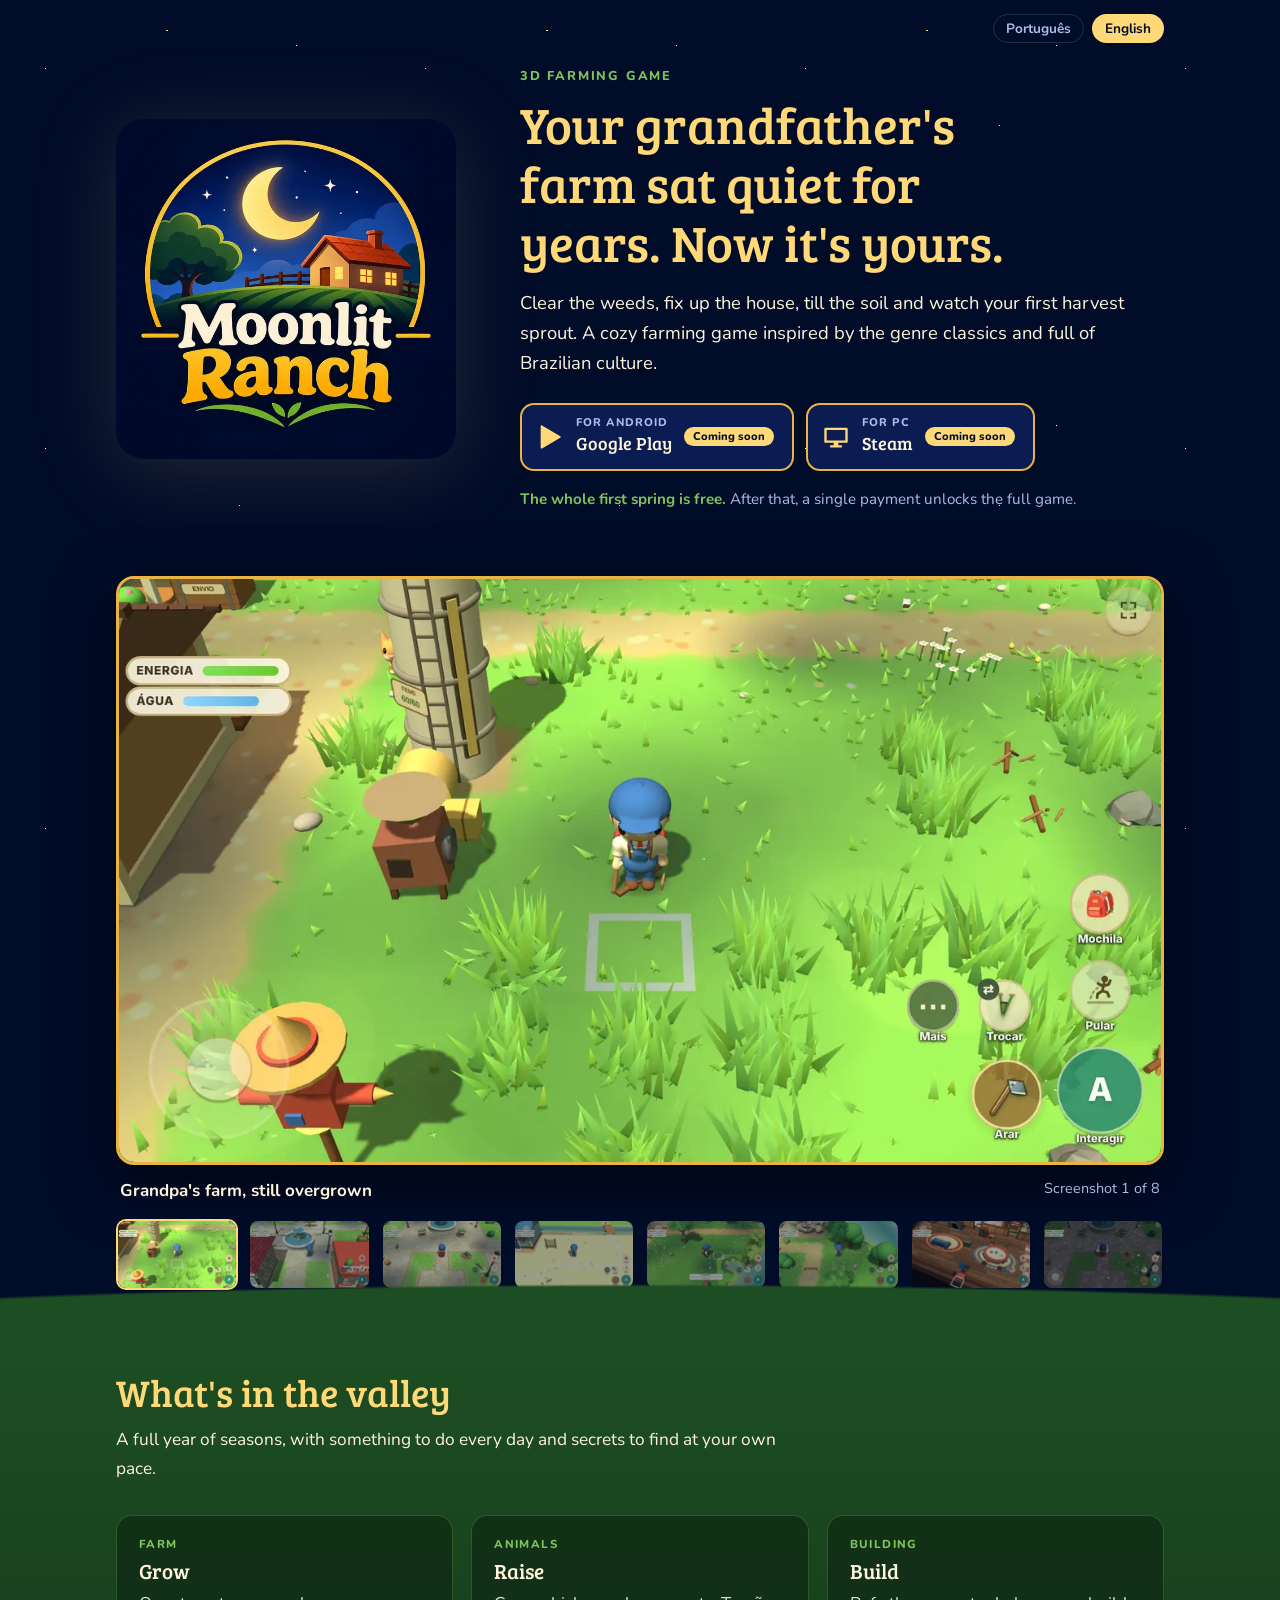
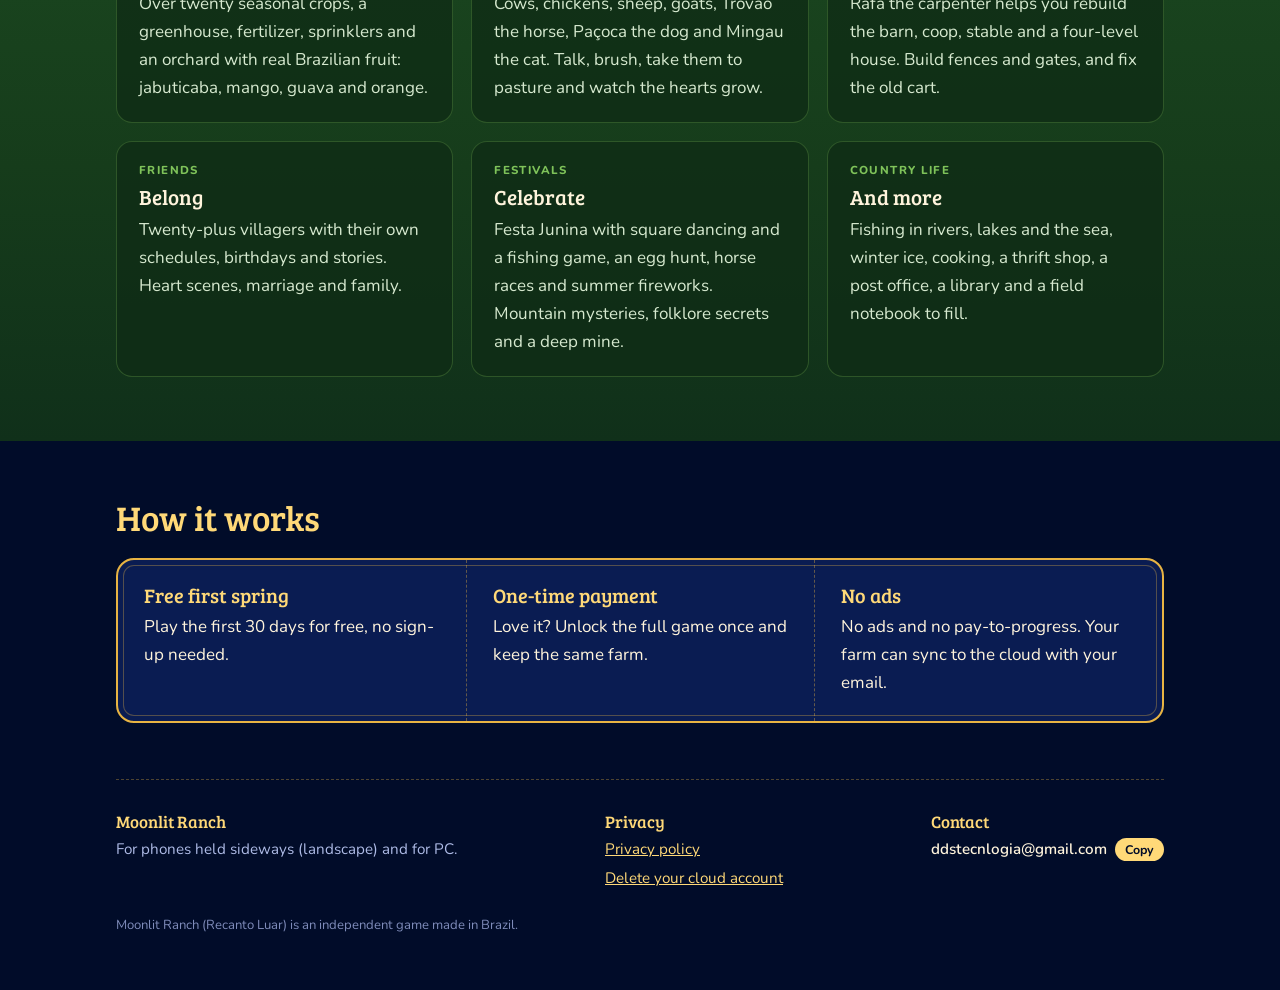
==== en.html @ 75a286f8 "Site do Recanto Luar (português e inglês) Co-Authored-By: Claude Opus 5.5 <noreply@anthropic.com> Cl" ====
<!doctype html>
<html lang="en">
<head>
<meta charset="utf-8">
<meta name="viewport" content="width=device-width, initial-scale=1, viewport-fit=cover">
<title>Moonlit Ranch</title>
<meta name="claude:viewport-fit-sides" content="cover">
<meta name="description" content="A cozy 3D farming game full of Brazilian culture. Restore grandpa&#x27;s farm, raise animals and make friends in the valley.">
<meta property="og:title" content="Moonlit Ranch">
<meta property="og:description" content="A cozy 3D farming game full of Brazilian culture. Restore grandpa&#x27;s farm, raise animals and make friends in the valley.">
<meta property="og:image" content="img/og-en.jpg">
<meta property="og:type" content="website">
<link rel="alternate" hreflang="pt-BR" href="index.html"><link rel="alternate" hreflang="en" href="en.html">
<link rel="icon" href="favicon.png">
<link rel="preconnect" href="https://fonts.googleapis.com"><link rel="preconnect" href="https://fonts.gstatic.com" crossorigin>
<link rel="stylesheet" href="https://fonts.googleapis.com/css2?family=Bree+Serif&family=Nunito:wght@400;600;700;800&display=swap">
<link rel="stylesheet" href="style.css">
</head>
<body>
<div class="wrap">
<nav class="top" aria-label="Idioma / Language"><a class="lang" href="index.html">Português</a><a class="lang" href="en.html" aria-current="page">English</a></nav>
<header class="hero">
  <img class="logo" src="img/logo-en.webp" alt="Moonlit Ranch" width="640" height="640">
  <div>
    <p class="kicker">3D farming game</p>
    <h1>Your grandfather&#x27;s farm sat quiet for years. Now it&#x27;s yours.</h1>
    <p class="lead">Clear the weeds, fix up the house, till the soil and watch your first harvest sprout. A cozy farming game inspired by the genre classics and full of Brazilian culture.</p>
    <div class="stores">
      <a class="store" aria-disabled="true" role="link"><svg viewBox="0 0 24 24" aria-hidden="true"><path d="M4 2.8v18.4c0 .6.7 1 1.2.7l15.6-9.2c.5-.3.5-1 0-1.3L5.2 2.1C4.7 1.8 4 2.2 4 2.8z"/></svg><span><small>For Android</small><b>Google Play</b></span><span class="soon">Coming soon</span></a>
      <a class="store" aria-disabled="true" role="link"><svg viewBox="0 0 24 24" aria-hidden="true"><path d="M3 4h18a1 1 0 0 1 1 1v11a1 1 0 0 1-1 1h-7v2h3v2H7v-2h3v-2H3a1 1 0 0 1-1-1V5a1 1 0 0 1 1-1zm1 2v9h16V6z"/></svg><span><small>For PC</small><b>Steam</b></span><span class="soon">Coming soon</span></a>
    </div>
    <p class="free"><b>The whole first spring is free.</b> After that, a single payment unlocks the full game.</p>
  </div>
</header>
<section class="gallery" aria-label="Screenshot">
  <figure class="shot"><img id="big" src="img/01-fazenda.webp" alt="Grandpa&#x27;s farm, still overgrown" width="1280" height="720"></figure>
  <p class="cap"><b id="capText">Grandpa&#x27;s farm, still overgrown</b><span id="capNum">Screenshot 1 of 8</span></p>
  <ul class="thumbs"><li><button type="button" data-i="0" aria-pressed="true" aria-label="Grandpa&#x27;s farm, still overgrown"><img src="img/01-fazenda-p.webp" alt="" width="480" height="270" loading="lazy"></button></li><li><button type="button" data-i="1" aria-pressed="false" aria-label="The village, with the bakery and the flower shop"><img src="img/02-vila-p.webp" alt="" width="480" height="270" loading="lazy"></button></li><li><button type="button" data-i="2" aria-pressed="false" aria-label="The square by the old church"><img src="img/03-praca-p.webp" alt="" width="480" height="270" loading="lazy"></button></li><li><button type="button" data-i="3" aria-pressed="false" aria-label="The beach, where Seu Joca lives"><img src="img/04-praia-p.webp" alt="" width="480" height="270" loading="lazy"></button></li><li><button type="button" data-i="4" aria-pressed="false" aria-label="The Southern Woods and its animals"><img src="img/05-bosque-p.webp" alt="" width="480" height="270" loading="lazy"></button></li><li><button type="button" data-i="5" aria-pressed="false" aria-label="The mountain trail up to the waterfall"><img src="img/06-cachoeira-p.webp" alt="" width="480" height="270" loading="lazy"></button></li><li><button type="button" data-i="6" aria-pressed="false" aria-label="Inside the house, with fireplace and TV"><img src="img/07-casa-p.webp" alt="" width="480" height="270" loading="lazy"></button></li><li><button type="button" data-i="7" aria-pressed="false" aria-label="The square at night, with fireflies"><img src="img/08-noite-p.webp" alt="" width="480" height="270" loading="lazy"></button></li></ul>
</section>
</div>
<section class="day"><div class="wrap">
  <h2>What&#x27;s in the valley</h2>
  <p class="intro">A full year of seasons, with something to do every day and secrets to find at your own pace.</p>
  <div class="feats"><article class="feat"><span class="tag">Farm</span><h3>Grow</h3><p>Over twenty seasonal crops, a greenhouse, fertilizer, sprinklers and an orchard with real Brazilian fruit: jabuticaba, mango, guava and orange.</p></article><article class="feat"><span class="tag">Animals</span><h3>Raise</h3><p>Cows, chickens, sheep, goats, Trovão the horse, Paçoca the dog and Mingau the cat. Talk, brush, take them to pasture and watch the hearts grow.</p></article><article class="feat"><span class="tag">Building</span><h3>Build</h3><p>Rafa the carpenter helps you rebuild the barn, coop, stable and a four-level house. Build fences and gates, and fix the old cart.</p></article><article class="feat"><span class="tag">Friends</span><h3>Belong</h3><p>Twenty-plus villagers with their own schedules, birthdays and stories. Heart scenes, marriage and family.</p></article><article class="feat"><span class="tag">Festivals</span><h3>Celebrate</h3><p>Festa Junina with square dancing and a fishing game, an egg hunt, horse races and summer fireworks. Mountain mysteries, folklore secrets and a deep mine.</p></article><article class="feat"><span class="tag">Country life</span><h3>And more</h3><p>Fishing in rivers, lakes and the sea, winter ice, cooking, a thrift shop, a post office, a library and a field notebook to fill.</p></article></div>
</div></section>
<div class="wrap">
<section class="deal"><h2>How it works</h2><div class="box"><div><h3>Free first spring</h3><p>Play the first 30 days for free, no sign-up needed.</p></div><div><h3>One-time payment</h3><p>Love it? Unlock the full game once and keep the same farm.</p></div><div><h3>No ads</h3><p>No ads and no pay-to-progress. Your farm can sync to the cloud with your email.</p></div></div></section>
<footer>
  <div class="cols">
    <div><h3>Moonlit Ranch</h3><p style="margin:0;max-width:26em">For phones held sideways (landscape) and for PC.</p></div>
    <div><h3>Privacy</h3><ul><li><a href="https://denikw24.github.io/recanto-luar-privacidade/">Privacy policy</a></li><li><a href="https://denikw24.github.io/recanto-luar-privacidade/apagar-conta.html">Delete your cloud account</a></li></ul></div>
    <div><h3>Contact</h3><p class="mail" style="margin:0"><code id="mail">ddstecnlogia@gmail.com</code><button type="button" id="copy">Copy</button></p></div>
  </div>
  <p class="fine">Moonlit Ranch (Recanto Luar) is an independent game made in Brazil.</p>
</footer>
</div>
<script>
(function(){
  var D={"shots": ["01-fazenda", "02-vila", "03-praca", "04-praia", "05-bosque", "06-cachoeira", "07-casa", "08-noite"], "caps": ["Grandpa's farm, still overgrown", "The village, with the bakery and the flower shop", "The square by the old church", "The beach, where Seu Joca lives", "The Southern Woods and its animals", "The mountain trail up to the waterfall", "Inside the house, with fireplace and TV", "The square at night, with fireflies"], "shot": "Screenshot", "of": "of", "copied": "Copied!", "copy": "Copy"};
  var big=document.getElementById("big"),ct=document.getElementById("capText"),cn=document.getElementById("capNum");
  var btns=[].slice.call(document.querySelectorAll(".thumbs button"));
  function show(i){
    big.src="img/"+D.shots[i]+".webp"; big.alt=D.caps[i]; ct.textContent=D.caps[i];
    cn.textContent=D.shot+" "+(i+1)+" "+D.of+" 8";
    btns.forEach(function(b,j){b.setAttribute("aria-pressed",j===i?"true":"false");});
  }
  btns.forEach(function(b,i){b.addEventListener("click",function(){show(i);});});
  var c=document.getElementById("copy");
  c.addEventListener("click",function(){
    var m=document.getElementById("mail").textContent;
    function ok(){c.textContent=D.copied;setTimeout(function(){c.textContent=D.copy;},1800);}
    function sel(){var r=document.createRange();r.selectNodeContents(document.getElementById("mail"));var s=getSelection();s.removeAllRanges();s.addRange(r);}
    try{navigator.clipboard.writeText(m).then(ok,sel);}catch(e){sel();}
  });
})();
</script>
</body>
</html>
---- style.css ----
/* Do céu de luar (topo) ao morro verde (fim): a página desce como a logo. */
:root{
  --night:#010c29; --night2:#0a1c52; --panel:#0d2260; --gold:#e8b443; --gold-soft:#ffd978;
  --cream:#fff4dc; --ink:#e8eeff; --muted:#aebbe6; --hill:#2f6b2a; --hill2:#3f8a34; --leaf:#7fc35a;
  --display:"Bree Serif",Georgia,serif; --body:"Nunito","Trebuchet MS",system-ui,sans-serif;
  color-scheme:dark;
}
*{box-sizing:border-box}
html{scroll-behavior:smooth}
body{margin:0;background:var(--night);color:var(--ink);font:400 17px/1.65 var(--body);
  background-image:radial-gradient(1.5px 1.5px at 12% 18%,#fff 50%,transparent 51%),radial-gradient(1px 1px at 78% 12%,#fff 50%,transparent 51%),radial-gradient(1.5px 1.5px at 44% 8%,#ffe9a8 50%,transparent 51%),radial-gradient(1px 1px at 90% 40%,#fff 50%,transparent 51%),radial-gradient(1px 1px at 22% 55%,#fff 50%,transparent 51%),radial-gradient(1px 1px at 63% 33%,#cfe0ff 50%,transparent 51%);
  background-size:380px 380px;background-attachment:fixed}
.wrap{max-width:1080px;margin:0 auto;padding-left:max(16px,env(safe-area-inset-left,0px));padding-right:max(16px,env(safe-area-inset-right,0px))}
a{color:var(--gold-soft)}
a:focus-visible,button:focus-visible{outline:3px solid var(--gold-soft);outline-offset:3px;border-radius:6px}
h1,h2,h3{font-family:var(--display);font-weight:400;color:var(--gold-soft);text-wrap:balance;line-height:1.15;margin:0}

/* topo */
.top{display:flex;justify-content:flex-end;gap:8px;padding-block:14px 0}
.lang{font:700 .85rem var(--body);color:var(--muted);text-decoration:none;padding:4px 12px;border:1px solid #ffffff22;border-radius:999px}
.lang[aria-current]{color:var(--night);background:var(--gold-soft);border-color:transparent}

.hero{display:grid;grid-template-columns:minmax(0,340px) minmax(0,1fr);gap:clamp(24px,5vw,64px);align-items:center;padding-block:24px 56px}
.hero img.logo{width:100%;height:auto;border-radius:28px;filter:drop-shadow(0 10px 40px #ffd97822)}
.kicker{font:800 .8rem var(--body);letter-spacing:.14em;text-transform:uppercase;color:var(--leaf);margin:0 0 10px}
.hero h1{font-size:clamp(2rem,4.6vw,3.2rem)}
.hero p.lead{font-size:1.15rem;color:var(--cream);max-width:34em;margin:16px 0 24px}
.stores{display:flex;flex-wrap:wrap;gap:12px}
.store{display:flex;align-items:center;gap:12px;min-width:200px;padding:10px 18px 10px 14px;border-radius:14px;background:var(--night2);border:2px solid var(--gold);color:var(--ink);text-decoration:none}
.store svg{width:28px;height:28px;flex:none;fill:var(--gold-soft)}
.store small{display:block;font:800 .7rem var(--body);letter-spacing:.1em;text-transform:uppercase;color:var(--muted)}
.store b{font:400 1.15rem var(--display);color:var(--cream)}
.store[aria-disabled]{cursor:default}
.store .soon{margin-left:auto;font:800 .7rem var(--body);color:var(--night);background:var(--gold-soft);border-radius:999px;padding:2px 9px;white-space:nowrap}
.free{margin:16px 0 0;color:var(--muted);font-size:.95rem}
.free b{color:var(--leaf)}

/* galeria */
.gallery{padding-block:8px 64px}
.shot{margin:0;border-radius:18px;overflow:hidden;border:3px solid var(--gold);box-shadow:0 18px 60px #0009;background:#000;aspect-ratio:16/9;max-width:100%}
.shot img{display:block;width:100%;height:100%;object-fit:cover}
.cap{display:flex;justify-content:space-between;gap:12px;flex-wrap:wrap;margin:12px 4px 14px;color:var(--cream)}
.cap span{color:var(--muted);font-size:.9rem;font-variant-numeric:tabular-nums}
.thumbs{display:grid;grid-template-columns:repeat(8,minmax(0,1fr));gap:10px;margin:0;padding:0;list-style:none}
.thumbs button{all:unset;cursor:pointer;display:block;border-radius:10px;overflow:hidden;border:2px solid transparent;aspect-ratio:16/9;opacity:.6;transition:opacity .2s,border-color .2s}
.thumbs button:hover{opacity:.9}
.thumbs button[aria-pressed=true]{border-color:var(--gold-soft);opacity:1}
.thumbs img{display:block;width:100%;height:100%;object-fit:cover}

/* o que tem no jogo: a parte "de dia", sobre o morro */
.day{position:relative;background:linear-gradient(#1d4d22,#163c1b 60%,#10301a);padding-block:0 64px}
.day::before{content:"";position:absolute;left:0;right:0;top:-70px;height:72px;background:radial-gradient(120% 140px at 50% 140px,#1d4d22 98%,transparent 100%)}
.day h2{font-size:clamp(1.7rem,3.4vw,2.4rem);padding-top:16px}
.intro{max-width:40em;color:var(--cream);margin:12px 0 32px;font-size:1.08rem}
.feats{display:grid;grid-template-columns:repeat(3,minmax(0,1fr));gap:18px}
.feat{background:#0f2c16cc;border:1px solid #7fc35a44;border-radius:16px;padding:20px 22px;min-width:0}
.feat h3{font-size:1.3rem;color:var(--cream);margin-bottom:6px}
.feat p{margin:0;color:#d6e9cf}
.feat .tag{display:block;font:800 .72rem var(--body);letter-spacing:.12em;text-transform:uppercase;color:var(--leaf);margin-bottom:8px}

/* como funciona */
.deal{padding-block:56px}
.deal .box{display:grid;grid-template-columns:repeat(3,minmax(0,1fr));gap:0;border:2px solid var(--gold);border-radius:18px;background:var(--night2);overflow:hidden;box-shadow:inset 0 0 0 5px var(--night2),inset 0 0 0 6px #e8b44355}
.deal .box>div{padding:24px 26px;min-width:0}
.deal .box>div+div{border-left:1px dashed #e8b44366}
.deal h3{font-size:1.25rem;margin-bottom:6px}
.deal p{margin:0;color:var(--cream)}
.deal h2{font-size:clamp(1.6rem,3vw,2.2rem);margin-bottom:20px}

footer{border-top:1px dashed #e8b44355;padding-block:32px 40px;color:var(--muted);font-size:.95rem}
footer .cols{display:flex;flex-wrap:wrap;gap:24px 48px;justify-content:space-between}
footer h3{font-size:1.05rem;color:var(--gold-soft);margin-bottom:6px}
footer ul{list-style:none;margin:0;padding:0;display:grid;gap:4px}
.mail{display:inline-flex;align-items:center;gap:8px;flex-wrap:wrap}
.mail code{font:600 .95rem var(--body);color:var(--cream);user-select:all}
.mail button{font:700 .78rem var(--body);color:var(--night);background:var(--gold-soft);border:0;border-radius:999px;padding:3px 10px;cursor:pointer}
footer .fine{margin-top:24px;font-size:.82rem;color:#7f8cba}

@media (max-width:820px){
  .hero{grid-template-columns:1fr;text-align:center;padding-top:8px}
  .hero img.logo{max-width:240px;margin:0 auto}
  .hero p.lead{margin-inline:auto}
  .stores{justify-content:center}
  .feats{grid-template-columns:repeat(2,minmax(0,1fr))}
  .thumbs{grid-template-columns:repeat(4,minmax(0,1fr))}
  .deal .box{grid-template-columns:1fr}
  .deal .box>div+div{border-left:0;border-top:1px dashed #e8b44366}
}
@media (max-width:520px){.feats{grid-template-columns:1fr}.store{width:100%}}
@media (prefers-reduced-motion:reduce){html{scroll-behavior:auto}.thumbs button{transition:none}}
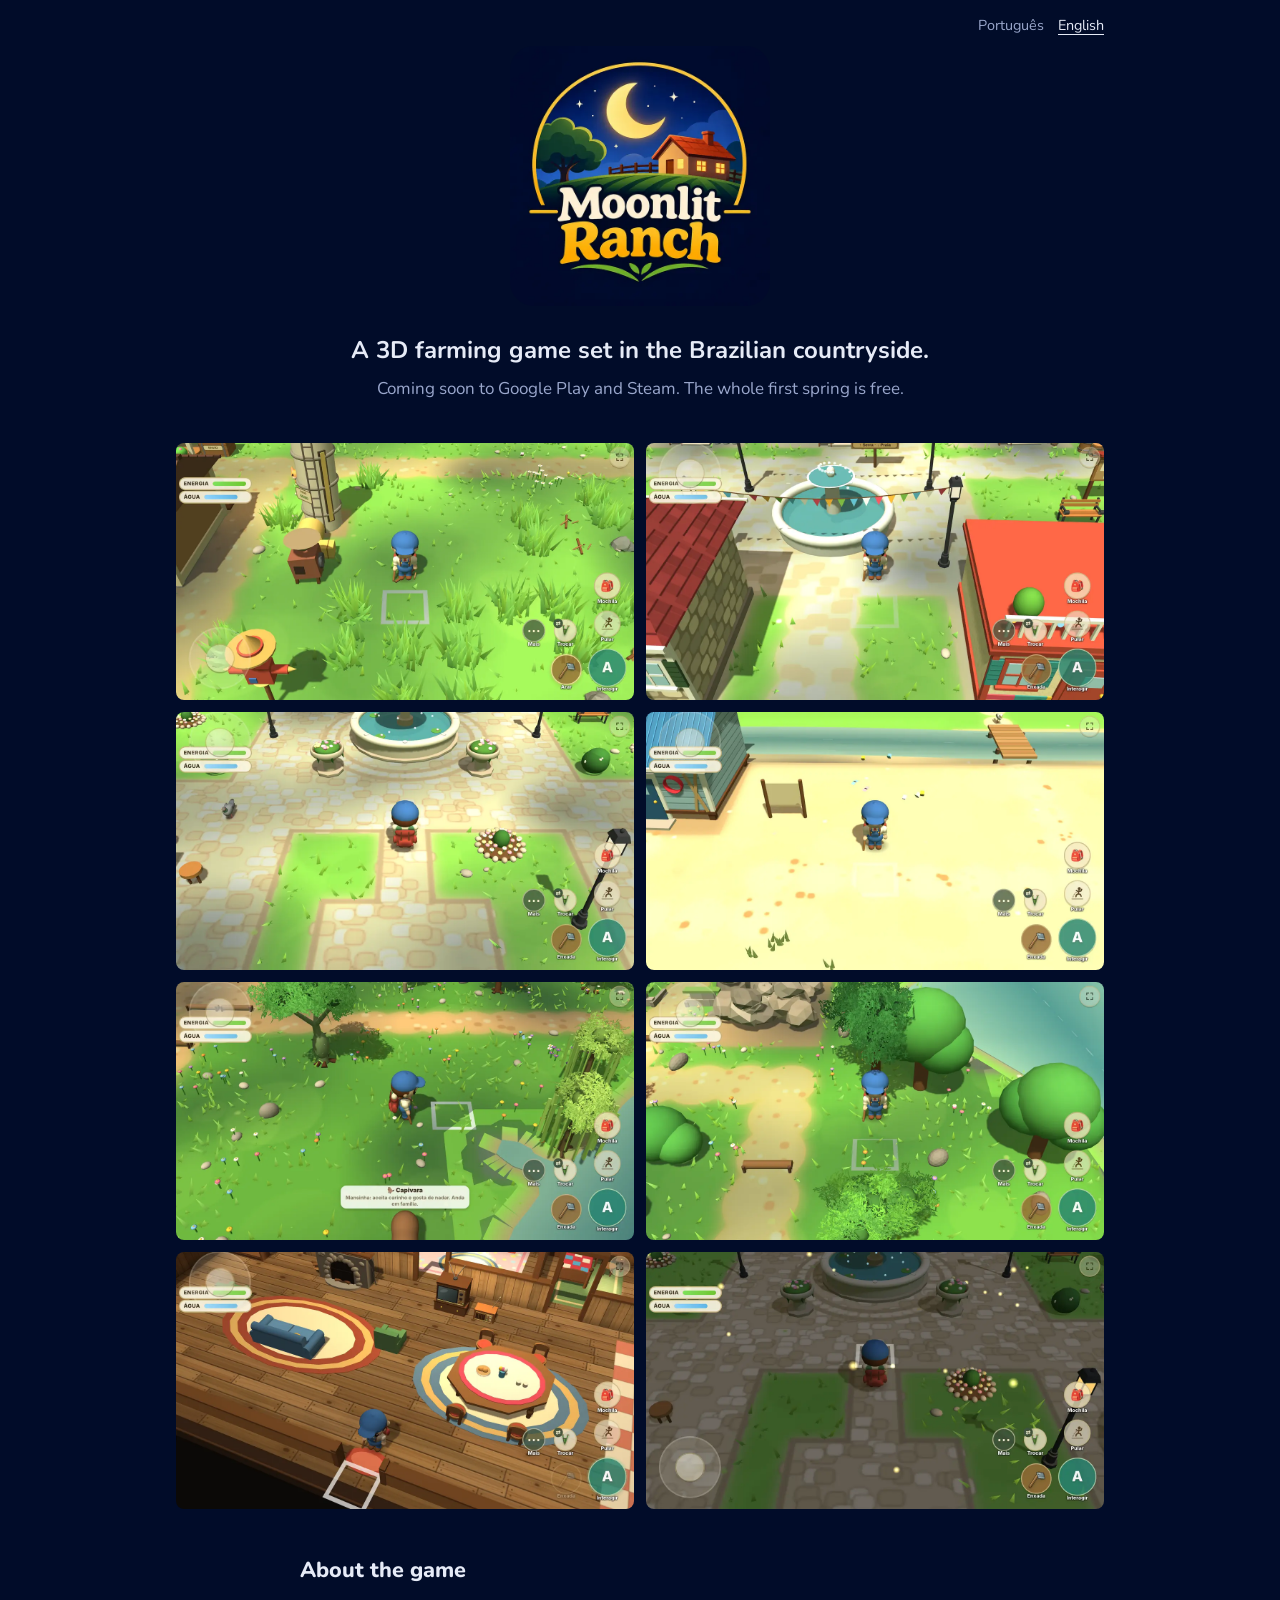
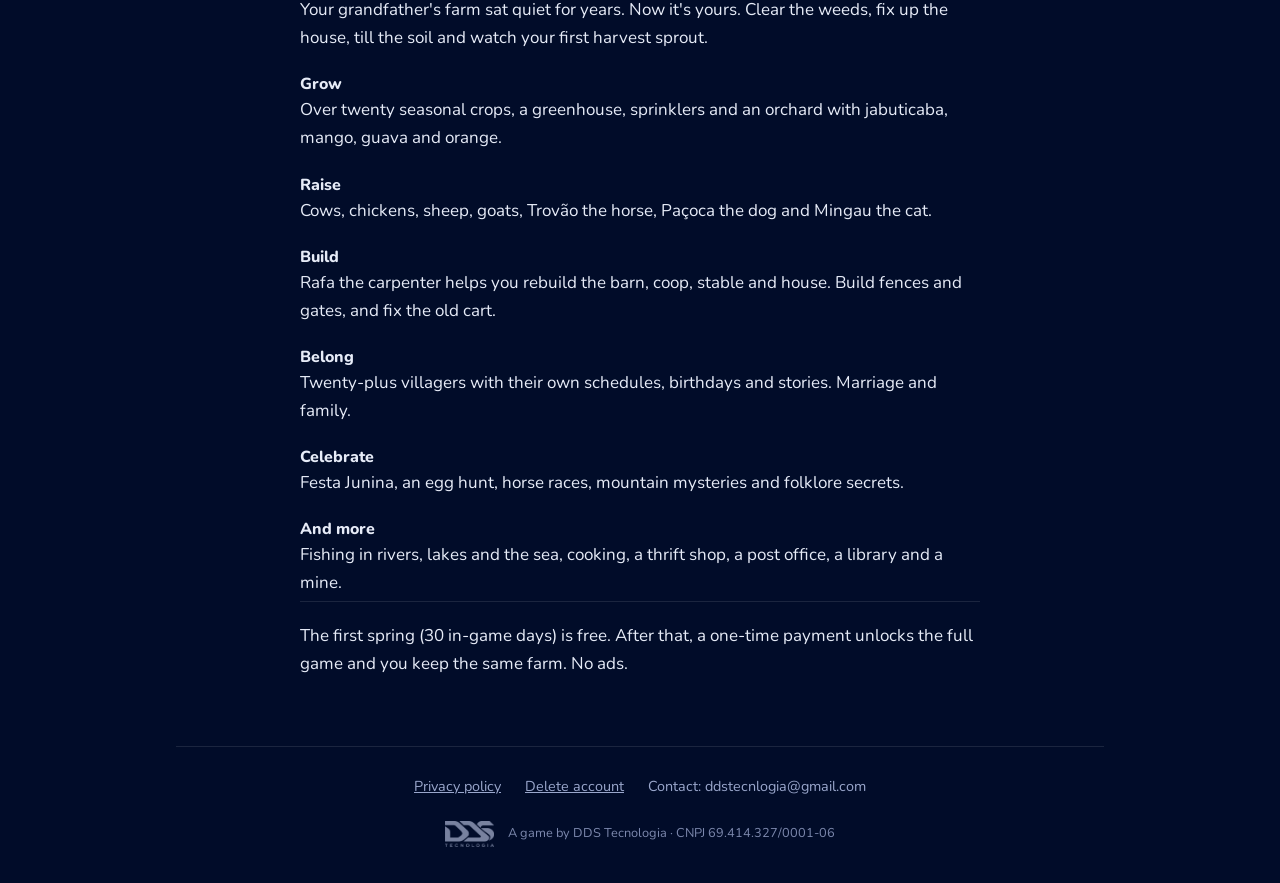
==== commit 13cf8ed4: "Site mais simples e logo da DDS Tecnologia no rodapé Co-Authored-By: Claude Opus 5.5 <noreply@anthro" ====
--- a/en.html
+++ b/en.html
@@ -5,74 +5,34 @@
 <meta name="viewport" content="width=device-width, initial-scale=1, viewport-fit=cover">
 <title>Moonlit Ranch</title>
 <meta name="claude:viewport-fit-sides" content="cover">
-<meta name="description" content="A cozy 3D farming game full of Brazilian culture. Restore grandpa&#x27;s farm, raise animals and make friends in the valley.">
+<meta name="description" content="A 3D farming game full of Brazilian culture. Restore grandpa&#x27;s farm, raise animals and make friends in the valley.">
 <meta property="og:title" content="Moonlit Ranch">
-<meta property="og:description" content="A cozy 3D farming game full of Brazilian culture. Restore grandpa&#x27;s farm, raise animals and make friends in the valley.">
-<meta property="og:image" content="img/og-en.jpg">
-<meta property="og:type" content="website">
+<meta property="og:description" content="A 3D farming game full of Brazilian culture. Restore grandpa&#x27;s farm, raise animals and make friends in the valley.">
+<meta property="og:image" content="https://denikw24.github.io/img/og-en.jpg">
 <link rel="alternate" hreflang="pt-BR" href="index.html"><link rel="alternate" hreflang="en" href="en.html">
 <link rel="icon" href="favicon.png">
-<link rel="preconnect" href="https://fonts.googleapis.com"><link rel="preconnect" href="https://fonts.gstatic.com" crossorigin>
-<link rel="stylesheet" href="https://fonts.googleapis.com/css2?family=Bree+Serif&family=Nunito:wght@400;600;700;800&display=swap">
+<link rel="stylesheet" href="https://fonts.googleapis.com/css2?family=Nunito:wght@400;700;800&display=swap">
 <link rel="stylesheet" href="style.css">
 </head>
 <body>
 <div class="wrap">
-<nav class="top" aria-label="Idioma / Language"><a class="lang" href="index.html">Português</a><a class="lang" href="en.html" aria-current="page">English</a></nav>
-<header class="hero">
-  <img class="logo" src="img/logo-en.webp" alt="Moonlit Ranch" width="640" height="640">
-  <div>
-    <p class="kicker">3D farming game</p>
-    <h1>Your grandfather&#x27;s farm sat quiet for years. Now it&#x27;s yours.</h1>
-    <p class="lead">Clear the weeds, fix up the house, till the soil and watch your first harvest sprout. A cozy farming game inspired by the genre classics and full of Brazilian culture.</p>
-    <div class="stores">
-      <a class="store" aria-disabled="true" role="link"><svg viewBox="0 0 24 24" aria-hidden="true"><path d="M4 2.8v18.4c0 .6.7 1 1.2.7l15.6-9.2c.5-.3.5-1 0-1.3L5.2 2.1C4.7 1.8 4 2.2 4 2.8z"/></svg><span><small>For Android</small><b>Google Play</b></span><span class="soon">Coming soon</span></a>
-      <a class="store" aria-disabled="true" role="link"><svg viewBox="0 0 24 24" aria-hidden="true"><path d="M3 4h18a1 1 0 0 1 1 1v11a1 1 0 0 1-1 1h-7v2h3v2H7v-2h3v-2H3a1 1 0 0 1-1-1V5a1 1 0 0 1 1-1zm1 2v9h16V6z"/></svg><span><small>For PC</small><b>Steam</b></span><span class="soon">Coming soon</span></a>
-    </div>
-    <p class="free"><b>The whole first spring is free.</b> After that, a single payment unlocks the full game.</p>
-  </div>
+<nav class="top"><a href="index.html">Português</a><a href="en.html" aria-current="page">English</a></nav>
+<header class="intro">
+<img src="img/logo-en.webp" alt="Moonlit Ranch" width="640" height="640">
+<h1>A 3D farming game set in the Brazilian countryside.</h1>
+<p>Coming soon to Google Play and Steam. The whole first spring is free.</p>
 </header>
-<section class="gallery" aria-label="Screenshot">
-  <figure class="shot"><img id="big" src="img/01-fazenda.webp" alt="Grandpa&#x27;s farm, still overgrown" width="1280" height="720"></figure>
-  <p class="cap"><b id="capText">Grandpa&#x27;s farm, still overgrown</b><span id="capNum">Screenshot 1 of 8</span></p>
-  <ul class="thumbs"><li><button type="button" data-i="0" aria-pressed="true" aria-label="Grandpa&#x27;s farm, still overgrown"><img src="img/01-fazenda-p.webp" alt="" width="480" height="270" loading="lazy"></button></li><li><button type="button" data-i="1" aria-pressed="false" aria-label="The village, with the bakery and the flower shop"><img src="img/02-vila-p.webp" alt="" width="480" height="270" loading="lazy"></button></li><li><button type="button" data-i="2" aria-pressed="false" aria-label="The square by the old church"><img src="img/03-praca-p.webp" alt="" width="480" height="270" loading="lazy"></button></li><li><button type="button" data-i="3" aria-pressed="false" aria-label="The beach, where Seu Joca lives"><img src="img/04-praia-p.webp" alt="" width="480" height="270" loading="lazy"></button></li><li><button type="button" data-i="4" aria-pressed="false" aria-label="The Southern Woods and its animals"><img src="img/05-bosque-p.webp" alt="" width="480" height="270" loading="lazy"></button></li><li><button type="button" data-i="5" aria-pressed="false" aria-label="The mountain trail up to the waterfall"><img src="img/06-cachoeira-p.webp" alt="" width="480" height="270" loading="lazy"></button></li><li><button type="button" data-i="6" aria-pressed="false" aria-label="Inside the house, with fireplace and TV"><img src="img/07-casa-p.webp" alt="" width="480" height="270" loading="lazy"></button></li><li><button type="button" data-i="7" aria-pressed="false" aria-label="The square at night, with fireflies"><img src="img/08-noite-p.webp" alt="" width="480" height="270" loading="lazy"></button></li></ul>
+<ul class="shots"><li><a href="img/01-fazenda.webp"><img src="img/01-fazenda.webp" alt="Grandpa&#x27;s farm" width="1280" height="720" loading="lazy"></a></li><li><a href="img/02-vila.webp"><img src="img/02-vila.webp" alt="The village" width="1280" height="720" loading="lazy"></a></li><li><a href="img/03-praca.webp"><img src="img/03-praca.webp" alt="The church square" width="1280" height="720" loading="lazy"></a></li><li><a href="img/04-praia.webp"><img src="img/04-praia.webp" alt="The beach" width="1280" height="720" loading="lazy"></a></li><li><a href="img/05-bosque.webp"><img src="img/05-bosque.webp" alt="The Southern Woods" width="1280" height="720" loading="lazy"></a></li><li><a href="img/06-cachoeira.webp"><img src="img/06-cachoeira.webp" alt="The waterfall trail" width="1280" height="720" loading="lazy"></a></li><li><a href="img/07-casa.webp"><img src="img/07-casa.webp" alt="Inside the house" width="1280" height="720" loading="lazy"></a></li><li><a href="img/08-noite.webp"><img src="img/08-noite.webp" alt="The square at night" width="1280" height="720" loading="lazy"></a></li></ul>
+<section class="about">
+<h2>About the game</h2>
+<p>Your grandfather&#x27;s farm sat quiet for years. Now it&#x27;s yours. Clear the weeds, fix up the house, till the soil and watch your first harvest sprout.</p>
+<h3>Grow</h3><p>Over twenty seasonal crops, a greenhouse, sprinklers and an orchard with jabuticaba, mango, guava and orange.</p><h3>Raise</h3><p>Cows, chickens, sheep, goats, Trovão the horse, Paçoca the dog and Mingau the cat.</p><h3>Build</h3><p>Rafa the carpenter helps you rebuild the barn, coop, stable and house. Build fences and gates, and fix the old cart.</p><h3>Belong</h3><p>Twenty-plus villagers with their own schedules, birthdays and stories. Marriage and family.</p><h3>Celebrate</h3><p>Festa Junina, an egg hunt, horse races, mountain mysteries and folklore secrets.</p><h3>And more</h3><p>Fishing in rivers, lakes and the sea, cooking, a thrift shop, a post office, a library and a mine.</p>
+<p class="price">The first spring (30 in-game days) is free. After that, a one-time payment unlocks the full game and you keep the same farm. No ads.</p>
 </section>
-</div>
-<section class="day"><div class="wrap">
-  <h2>What&#x27;s in the valley</h2>
-  <p class="intro">A full year of seasons, with something to do every day and secrets to find at your own pace.</p>
-  <div class="feats"><article class="feat"><span class="tag">Farm</span><h3>Grow</h3><p>Over twenty seasonal crops, a greenhouse, fertilizer, sprinklers and an orchard with real Brazilian fruit: jabuticaba, mango, guava and orange.</p></article><article class="feat"><span class="tag">Animals</span><h3>Raise</h3><p>Cows, chickens, sheep, goats, Trovão the horse, Paçoca the dog and Mingau the cat. Talk, brush, take them to pasture and watch the hearts grow.</p></article><article class="feat"><span class="tag">Building</span><h3>Build</h3><p>Rafa the carpenter helps you rebuild the barn, coop, stable and a four-level house. Build fences and gates, and fix the old cart.</p></article><article class="feat"><span class="tag">Friends</span><h3>Belong</h3><p>Twenty-plus villagers with their own schedules, birthdays and stories. Heart scenes, marriage and family.</p></article><article class="feat"><span class="tag">Festivals</span><h3>Celebrate</h3><p>Festa Junina with square dancing and a fishing game, an egg hunt, horse races and summer fireworks. Mountain mysteries, folklore secrets and a deep mine.</p></article><article class="feat"><span class="tag">Country life</span><h3>And more</h3><p>Fishing in rivers, lakes and the sea, winter ice, cooking, a thrift shop, a post office, a library and a field notebook to fill.</p></article></div>
-</div></section>
-<div class="wrap">
-<section class="deal"><h2>How it works</h2><div class="box"><div><h3>Free first spring</h3><p>Play the first 30 days for free, no sign-up needed.</p></div><div><h3>One-time payment</h3><p>Love it? Unlock the full game once and keep the same farm.</p></div><div><h3>No ads</h3><p>No ads and no pay-to-progress. Your farm can sync to the cloud with your email.</p></div></div></section>
 <footer>
-  <div class="cols">
-    <div><h3>Moonlit Ranch</h3><p style="margin:0;max-width:26em">For phones held sideways (landscape) and for PC.</p></div>
-    <div><h3>Privacy</h3><ul><li><a href="https://denikw24.github.io/recanto-luar-privacidade/">Privacy policy</a></li><li><a href="https://denikw24.github.io/recanto-luar-privacidade/apagar-conta.html">Delete your cloud account</a></li></ul></div>
-    <div><h3>Contact</h3><p class="mail" style="margin:0"><code id="mail">ddstecnlogia@gmail.com</code><button type="button" id="copy">Copy</button></p></div>
-  </div>
-  <p class="fine">Moonlit Ranch (Recanto Luar) is an independent game made in Brazil.</p>
+<div class="links"><a href="https://denikw24.github.io/recanto-luar-privacidade/">Privacy policy</a><a href="https://denikw24.github.io/recanto-luar-privacidade/apagar-conta.html">Delete account</a><span>Contact: ddstecnlogia@gmail.com</span></div>
+<div class="co"><img src="img/dds-claro.webp" alt="DDS Tecnologia" width="223" height="120"><span>A game by DDS Tecnologia · CNPJ 69.414.327/0001-06</span></div>
 </footer>
 </div>
-<script>
-(function(){
-  var D={"shots": ["01-fazenda", "02-vila", "03-praca", "04-praia", "05-bosque", "06-cachoeira", "07-casa", "08-noite"], "caps": ["Grandpa's farm, still overgrown", "The village, with the bakery and the flower shop", "The square by the old church", "The beach, where Seu Joca lives", "The Southern Woods and its animals", "The mountain trail up to the waterfall", "Inside the house, with fireplace and TV", "The square at night, with fireflies"], "shot": "Screenshot", "of": "of", "copied": "Copied!", "copy": "Copy"};
-  var big=document.getElementById("big"),ct=document.getElementById("capText"),cn=document.getElementById("capNum");
-  var btns=[].slice.call(document.querySelectorAll(".thumbs button"));
-  function show(i){
-    big.src="img/"+D.shots[i]+".webp"; big.alt=D.caps[i]; ct.textContent=D.caps[i];
-    cn.textContent=D.shot+" "+(i+1)+" "+D.of+" 8";
-    btns.forEach(function(b,j){b.setAttribute("aria-pressed",j===i?"true":"false");});
-  }
-  btns.forEach(function(b,i){b.addEventListener("click",function(){show(i);});});
-  var c=document.getElementById("copy");
-  c.addEventListener("click",function(){
-    var m=document.getElementById("mail").textContent;
-    function ok(){c.textContent=D.copied;setTimeout(function(){c.textContent=D.copy;},1800);}
-    function sel(){var r=document.createRange();r.selectNodeContents(document.getElementById("mail"));var s=getSelection();s.removeAllRanges();s.addRange(r);}
-    try{navigator.clipboard.writeText(m).then(ok,sel);}catch(e){sel();}
-  });
-})();
-</script>
 </body>
 </html>
--- a/style.css
+++ b/style.css
@@ -1,90 +1,30 @@
-/* Do céu de luar (topo) ao morro verde (fim): a página desce como a logo. */
-:root{
-  --night:#010c29; --night2:#0a1c52; --panel:#0d2260; --gold:#e8b443; --gold-soft:#ffd978;
-  --cream:#fff4dc; --ink:#e8eeff; --muted:#aebbe6; --hill:#2f6b2a; --hill2:#3f8a34; --leaf:#7fc35a;
-  --display:"Bree Serif",Georgia,serif; --body:"Nunito","Trebuchet MS",system-ui,sans-serif;
-  color-scheme:dark;
-}
+/* Página simples, uma coluna: logo, texto, capturas, sobre, rodapé. */
+:root{--bg:#010c29;--bg2:#0b1b45;--fg:#e6ebf7;--muted:#9aa7cc;--line:#ffffff1a;--link:#ffd27a;
+  --font:"Nunito","Trebuchet MS",system-ui,sans-serif;color-scheme:dark}
 *{box-sizing:border-box}
-html{scroll-behavior:smooth}
-body{margin:0;background:var(--night);color:var(--ink);font:400 17px/1.65 var(--body);
-  background-image:radial-gradient(1.5px 1.5px at 12% 18%,#fff 50%,transparent 51%),radial-gradient(1px 1px at 78% 12%,#fff 50%,transparent 51%),radial-gradient(1.5px 1.5px at 44% 8%,#ffe9a8 50%,transparent 51%),radial-gradient(1px 1px at 90% 40%,#fff 50%,transparent 51%),radial-gradient(1px 1px at 22% 55%,#fff 50%,transparent 51%),radial-gradient(1px 1px at 63% 33%,#cfe0ff 50%,transparent 51%);
-  background-size:380px 380px;background-attachment:fixed}
-.wrap{max-width:1080px;margin:0 auto;padding-left:max(16px,env(safe-area-inset-left,0px));padding-right:max(16px,env(safe-area-inset-right,0px))}
-a{color:var(--gold-soft)}
-a:focus-visible,button:focus-visible{outline:3px solid var(--gold-soft);outline-offset:3px;border-radius:6px}
-h1,h2,h3{font-family:var(--display);font-weight:400;color:var(--gold-soft);text-wrap:balance;line-height:1.15;margin:0}
-
-/* topo */
-.top{display:flex;justify-content:flex-end;gap:8px;padding-block:14px 0}
-.lang{font:700 .85rem var(--body);color:var(--muted);text-decoration:none;padding:4px 12px;border:1px solid #ffffff22;border-radius:999px}
-.lang[aria-current]{color:var(--night);background:var(--gold-soft);border-color:transparent}
-
-.hero{display:grid;grid-template-columns:minmax(0,340px) minmax(0,1fr);gap:clamp(24px,5vw,64px);align-items:center;padding-block:24px 56px}
-.hero img.logo{width:100%;height:auto;border-radius:28px;filter:drop-shadow(0 10px 40px #ffd97822)}
-.kicker{font:800 .8rem var(--body);letter-spacing:.14em;text-transform:uppercase;color:var(--leaf);margin:0 0 10px}
-.hero h1{font-size:clamp(2rem,4.6vw,3.2rem)}
-.hero p.lead{font-size:1.15rem;color:var(--cream);max-width:34em;margin:16px 0 24px}
-.stores{display:flex;flex-wrap:wrap;gap:12px}
-.store{display:flex;align-items:center;gap:12px;min-width:200px;padding:10px 18px 10px 14px;border-radius:14px;background:var(--night2);border:2px solid var(--gold);color:var(--ink);text-decoration:none}
-.store svg{width:28px;height:28px;flex:none;fill:var(--gold-soft)}
-.store small{display:block;font:800 .7rem var(--body);letter-spacing:.1em;text-transform:uppercase;color:var(--muted)}
-.store b{font:400 1.15rem var(--display);color:var(--cream)}
-.store[aria-disabled]{cursor:default}
-.store .soon{margin-left:auto;font:800 .7rem var(--body);color:var(--night);background:var(--gold-soft);border-radius:999px;padding:2px 9px;white-space:nowrap}
-.free{margin:16px 0 0;color:var(--muted);font-size:.95rem}
-.free b{color:var(--leaf)}
-
-/* galeria */
-.gallery{padding-block:8px 64px}
-.shot{margin:0;border-radius:18px;overflow:hidden;border:3px solid var(--gold);box-shadow:0 18px 60px #0009;background:#000;aspect-ratio:16/9;max-width:100%}
-.shot img{display:block;width:100%;height:100%;object-fit:cover}
-.cap{display:flex;justify-content:space-between;gap:12px;flex-wrap:wrap;margin:12px 4px 14px;color:var(--cream)}
-.cap span{color:var(--muted);font-size:.9rem;font-variant-numeric:tabular-nums}
-.thumbs{display:grid;grid-template-columns:repeat(8,minmax(0,1fr));gap:10px;margin:0;padding:0;list-style:none}
-.thumbs button{all:unset;cursor:pointer;display:block;border-radius:10px;overflow:hidden;border:2px solid transparent;aspect-ratio:16/9;opacity:.6;transition:opacity .2s,border-color .2s}
-.thumbs button:hover{opacity:.9}
-.thumbs button[aria-pressed=true]{border-color:var(--gold-soft);opacity:1}
-.thumbs img{display:block;width:100%;height:100%;object-fit:cover}
-
-/* o que tem no jogo: a parte "de dia", sobre o morro */
-.day{position:relative;background:linear-gradient(#1d4d22,#163c1b 60%,#10301a);padding-block:0 64px}
-.day::before{content:"";position:absolute;left:0;right:0;top:-70px;height:72px;background:radial-gradient(120% 140px at 50% 140px,#1d4d22 98%,transparent 100%)}
-.day h2{font-size:clamp(1.7rem,3.4vw,2.4rem);padding-top:16px}
-.intro{max-width:40em;color:var(--cream);margin:12px 0 32px;font-size:1.08rem}
-.feats{display:grid;grid-template-columns:repeat(3,minmax(0,1fr));gap:18px}
-.feat{background:#0f2c16cc;border:1px solid #7fc35a44;border-radius:16px;padding:20px 22px;min-width:0}
-.feat h3{font-size:1.3rem;color:var(--cream);margin-bottom:6px}
-.feat p{margin:0;color:#d6e9cf}
-.feat .tag{display:block;font:800 .72rem var(--body);letter-spacing:.12em;text-transform:uppercase;color:var(--leaf);margin-bottom:8px}
-
-/* como funciona */
-.deal{padding-block:56px}
-.deal .box{display:grid;grid-template-columns:repeat(3,minmax(0,1fr));gap:0;border:2px solid var(--gold);border-radius:18px;background:var(--night2);overflow:hidden;box-shadow:inset 0 0 0 5px var(--night2),inset 0 0 0 6px #e8b44355}
-.deal .box>div{padding:24px 26px;min-width:0}
-.deal .box>div+div{border-left:1px dashed #e8b44366}
-.deal h3{font-size:1.25rem;margin-bottom:6px}
-.deal p{margin:0;color:var(--cream)}
-.deal h2{font-size:clamp(1.6rem,3vw,2.2rem);margin-bottom:20px}
-
-footer{border-top:1px dashed #e8b44355;padding-block:32px 40px;color:var(--muted);font-size:.95rem}
-footer .cols{display:flex;flex-wrap:wrap;gap:24px 48px;justify-content:space-between}
-footer h3{font-size:1.05rem;color:var(--gold-soft);margin-bottom:6px}
-footer ul{list-style:none;margin:0;padding:0;display:grid;gap:4px}
-.mail{display:inline-flex;align-items:center;gap:8px;flex-wrap:wrap}
-.mail code{font:600 .95rem var(--body);color:var(--cream);user-select:all}
-.mail button{font:700 .78rem var(--body);color:var(--night);background:var(--gold-soft);border:0;border-radius:999px;padding:3px 10px;cursor:pointer}
-footer .fine{margin-top:24px;font-size:.82rem;color:#7f8cba}
-
-@media (max-width:820px){
-  .hero{grid-template-columns:1fr;text-align:center;padding-top:8px}
-  .hero img.logo{max-width:240px;margin:0 auto}
-  .hero p.lead{margin-inline:auto}
-  .stores{justify-content:center}
-  .feats{grid-template-columns:repeat(2,minmax(0,1fr))}
-  .thumbs{grid-template-columns:repeat(4,minmax(0,1fr))}
-  .deal .box{grid-template-columns:1fr}
-  .deal .box>div+div{border-left:0;border-top:1px dashed #e8b44366}
-}
-@media (max-width:520px){.feats{grid-template-columns:1fr}.store{width:100%}}
-@media (prefers-reduced-motion:reduce){html{scroll-behavior:auto}.thumbs button{transition:none}}
+body{margin:0;background:var(--bg);color:var(--fg);font:400 17px/1.65 var(--font)}
+.wrap{max-width:960px;margin:0 auto;padding-left:max(16px,env(safe-area-inset-left,0px));padding-right:max(16px,env(safe-area-inset-right,0px))}
+a{color:var(--link)}
+a:focus-visible{outline:2px solid var(--link);outline-offset:2px}
+h1,h2,h3{line-height:1.25;margin:0;font-weight:800}
+.top{display:flex;justify-content:flex-end;gap:14px;padding-block:14px 0;font-size:.9rem}
+.top a{color:var(--muted);text-decoration:none}
+.top a[aria-current]{color:var(--fg);text-decoration:underline;text-underline-offset:4px}
+.intro{text-align:center;padding-block:8px 40px}
+.intro img{width:min(260px,60vw);height:auto;border-radius:24px}
+.intro h1{font-size:1.5rem;font-weight:700;max-width:30em;margin:20px auto 10px;text-wrap:balance}
+.intro p{margin:0 auto;max-width:36em;color:var(--muted)}
+.shots{display:grid;grid-template-columns:repeat(2,minmax(0,1fr));gap:12px;margin:0;padding:0;list-style:none}
+.shots a{display:block;border-radius:8px;overflow:hidden;background:#000}
+.shots img{display:block;width:100%;height:auto;aspect-ratio:16/9}
+.about{max-width:680px;margin:0 auto;padding-block:48px 16px}
+.about h2{font-size:1.35rem;margin-bottom:12px}
+.about h3{font-size:1rem;margin:22px 0 2px}
+.about p{margin:0 0 4px}
+.price{margin-top:28px;padding-top:20px;border-top:1px solid var(--line)}
+footer{margin-top:48px;border-top:1px solid var(--line);padding-block:28px 36px;color:var(--muted);font-size:.9rem}
+footer .links{display:flex;flex-wrap:wrap;gap:8px 24px;justify-content:center}
+footer .links a{color:var(--muted)}
+footer .co{display:flex;align-items:center;justify-content:center;flex-wrap:wrap;gap:10px 14px;margin-top:22px;font-size:.8rem;color:#7c88ad;text-align:center}
+footer .co img{height:26px;width:auto;opacity:.6}
+@media (max-width:560px){.shots{grid-template-columns:1fr}}
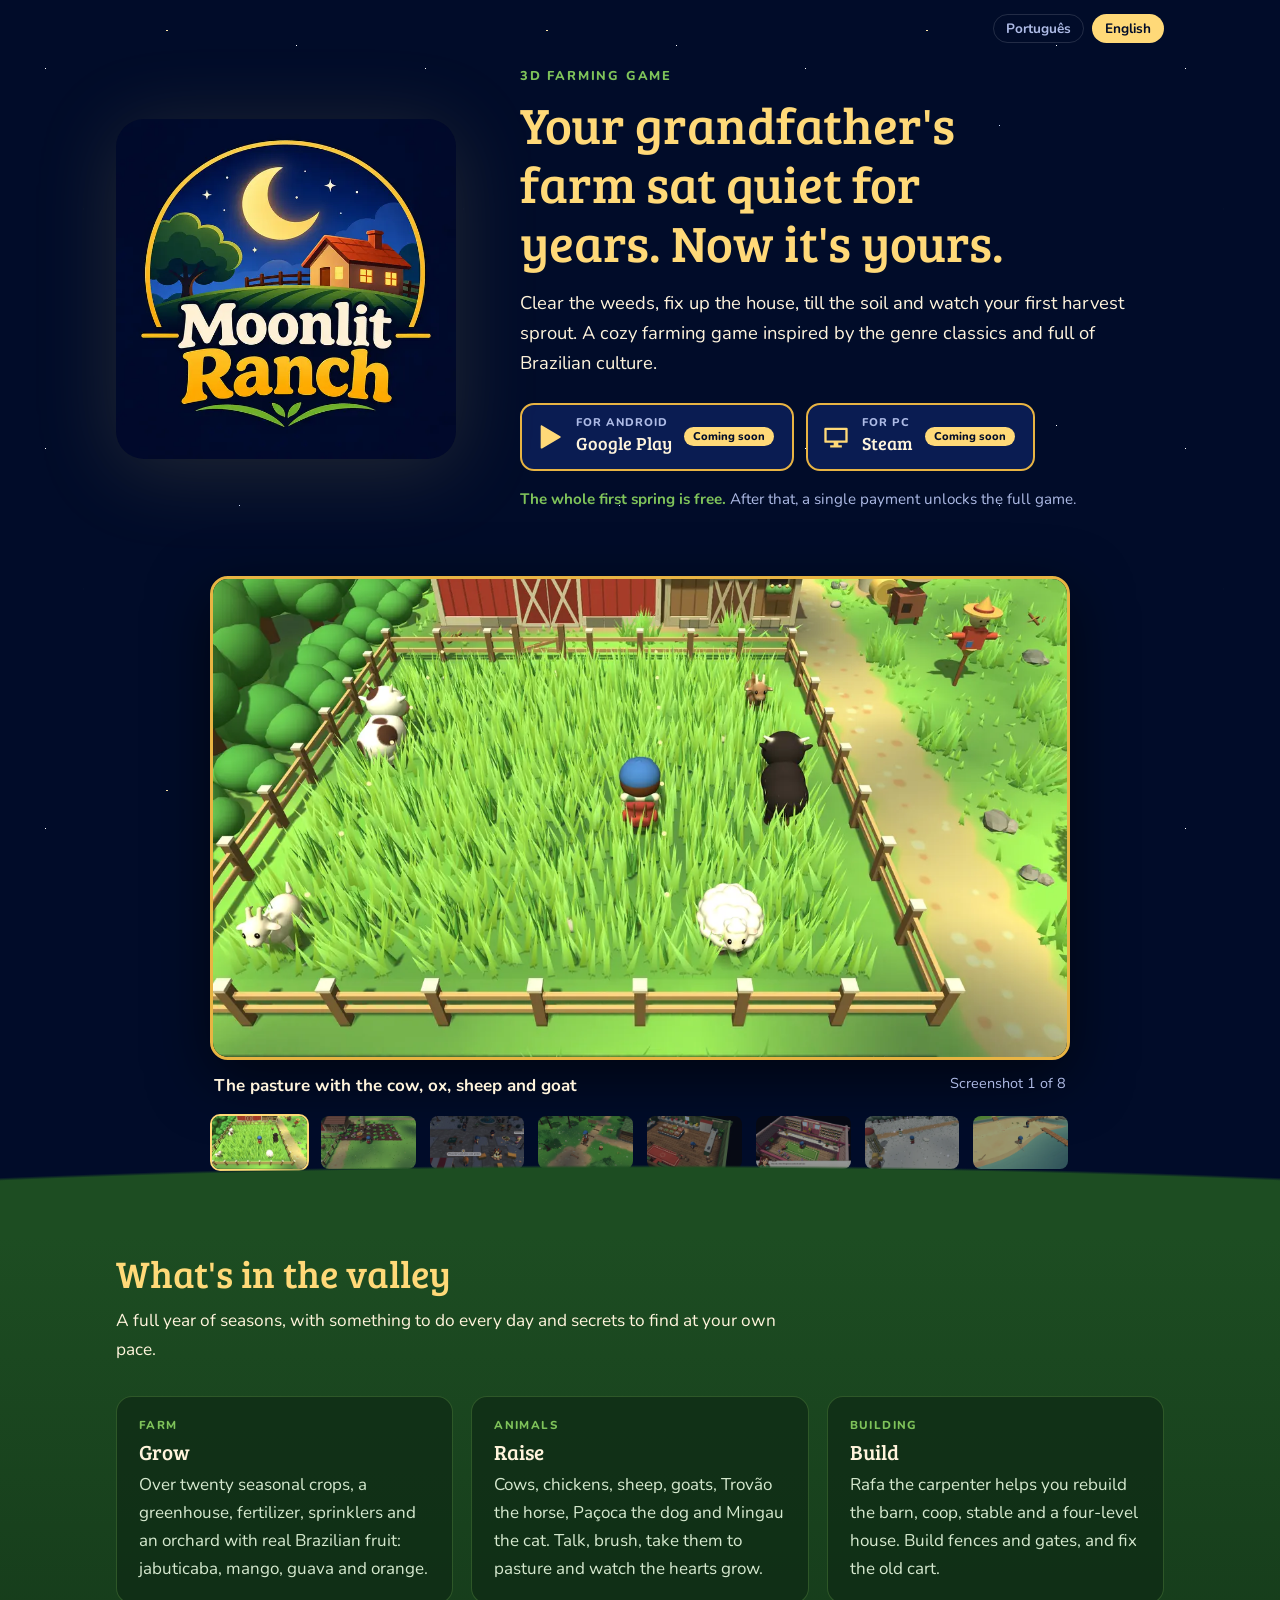
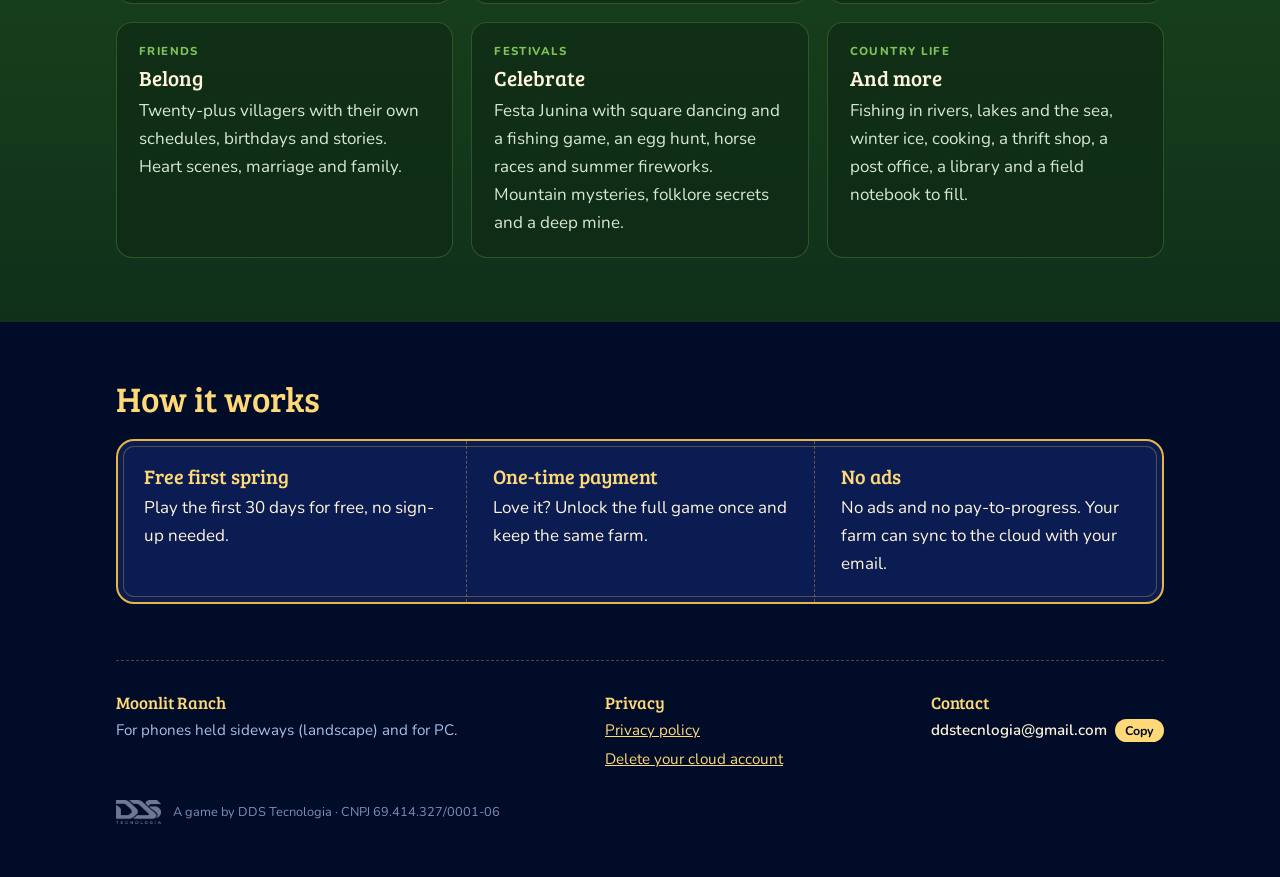
==== commit 4df33d4a: "Volta o visual anterior, capturas novas e logo da DDS discreta Co-Authored-By: Claude Opus 5.5 <nore" ====
--- a/en.html
+++ b/en.html
@@ -5,34 +5,74 @@
 <meta name="viewport" content="width=device-width, initial-scale=1, viewport-fit=cover">
 <title>Moonlit Ranch</title>
 <meta name="claude:viewport-fit-sides" content="cover">
-<meta name="description" content="A 3D farming game full of Brazilian culture. Restore grandpa&#x27;s farm, raise animals and make friends in the valley.">
+<meta name="description" content="A cozy 3D farming game full of Brazilian culture. Restore grandpa&#x27;s farm, raise animals and make friends in the valley.">
 <meta property="og:title" content="Moonlit Ranch">
-<meta property="og:description" content="A 3D farming game full of Brazilian culture. Restore grandpa&#x27;s farm, raise animals and make friends in the valley.">
-<meta property="og:image" content="https://denikw24.github.io/img/og-en.jpg">
+<meta property="og:description" content="A cozy 3D farming game full of Brazilian culture. Restore grandpa&#x27;s farm, raise animals and make friends in the valley.">
+<meta property="og:image" content="img/og-en.jpg">
+<meta property="og:type" content="website">
 <link rel="alternate" hreflang="pt-BR" href="index.html"><link rel="alternate" hreflang="en" href="en.html">
 <link rel="icon" href="favicon.png">
-<link rel="stylesheet" href="https://fonts.googleapis.com/css2?family=Nunito:wght@400;700;800&display=swap">
+<link rel="preconnect" href="https://fonts.googleapis.com"><link rel="preconnect" href="https://fonts.gstatic.com" crossorigin>
+<link rel="stylesheet" href="https://fonts.googleapis.com/css2?family=Bree+Serif&family=Nunito:wght@400;600;700;800&display=swap">
 <link rel="stylesheet" href="style.css">
 </head>
 <body>
 <div class="wrap">
-<nav class="top"><a href="index.html">Português</a><a href="en.html" aria-current="page">English</a></nav>
-<header class="intro">
-<img src="img/logo-en.webp" alt="Moonlit Ranch" width="640" height="640">
-<h1>A 3D farming game set in the Brazilian countryside.</h1>
-<p>Coming soon to Google Play and Steam. The whole first spring is free.</p>
+<nav class="top" aria-label="Idioma / Language"><a class="lang" href="index.html">Português</a><a class="lang" href="en.html" aria-current="page">English</a></nav>
+<header class="hero">
+  <img class="logo" src="img/logo-en.webp" alt="Moonlit Ranch" width="640" height="640">
+  <div>
+    <p class="kicker">3D farming game</p>
+    <h1>Your grandfather&#x27;s farm sat quiet for years. Now it&#x27;s yours.</h1>
+    <p class="lead">Clear the weeds, fix up the house, till the soil and watch your first harvest sprout. A cozy farming game inspired by the genre classics and full of Brazilian culture.</p>
+    <div class="stores">
+      <a class="store" aria-disabled="true" role="link"><svg viewBox="0 0 24 24" aria-hidden="true"><path d="M4 2.8v18.4c0 .6.7 1 1.2.7l15.6-9.2c.5-.3.5-1 0-1.3L5.2 2.1C4.7 1.8 4 2.2 4 2.8z"/></svg><span><small>For Android</small><b>Google Play</b></span><span class="soon">Coming soon</span></a>
+      <a class="store" aria-disabled="true" role="link"><svg viewBox="0 0 24 24" aria-hidden="true"><path d="M3 4h18a1 1 0 0 1 1 1v11a1 1 0 0 1-1 1h-7v2h3v2H7v-2h3v-2H3a1 1 0 0 1-1-1V5a1 1 0 0 1 1-1zm1 2v9h16V6z"/></svg><span><small>For PC</small><b>Steam</b></span><span class="soon">Coming soon</span></a>
+    </div>
+    <p class="free"><b>The whole first spring is free.</b> After that, a single payment unlocks the full game.</p>
+  </div>
 </header>
-<ul class="shots"><li><a href="img/01-fazenda.webp"><img src="img/01-fazenda.webp" alt="Grandpa&#x27;s farm" width="1280" height="720" loading="lazy"></a></li><li><a href="img/02-vila.webp"><img src="img/02-vila.webp" alt="The village" width="1280" height="720" loading="lazy"></a></li><li><a href="img/03-praca.webp"><img src="img/03-praca.webp" alt="The church square" width="1280" height="720" loading="lazy"></a></li><li><a href="img/04-praia.webp"><img src="img/04-praia.webp" alt="The beach" width="1280" height="720" loading="lazy"></a></li><li><a href="img/05-bosque.webp"><img src="img/05-bosque.webp" alt="The Southern Woods" width="1280" height="720" loading="lazy"></a></li><li><a href="img/06-cachoeira.webp"><img src="img/06-cachoeira.webp" alt="The waterfall trail" width="1280" height="720" loading="lazy"></a></li><li><a href="img/07-casa.webp"><img src="img/07-casa.webp" alt="Inside the house" width="1280" height="720" loading="lazy"></a></li><li><a href="img/08-noite.webp"><img src="img/08-noite.webp" alt="The square at night" width="1280" height="720" loading="lazy"></a></li></ul>
-<section class="about">
-<h2>About the game</h2>
-<p>Your grandfather&#x27;s farm sat quiet for years. Now it&#x27;s yours. Clear the weeds, fix up the house, till the soil and watch your first harvest sprout.</p>
-<h3>Grow</h3><p>Over twenty seasonal crops, a greenhouse, sprinklers and an orchard with jabuticaba, mango, guava and orange.</p><h3>Raise</h3><p>Cows, chickens, sheep, goats, Trovão the horse, Paçoca the dog and Mingau the cat.</p><h3>Build</h3><p>Rafa the carpenter helps you rebuild the barn, coop, stable and house. Build fences and gates, and fix the old cart.</p><h3>Belong</h3><p>Twenty-plus villagers with their own schedules, birthdays and stories. Marriage and family.</p><h3>Celebrate</h3><p>Festa Junina, an egg hunt, horse races, mountain mysteries and folklore secrets.</p><h3>And more</h3><p>Fishing in rivers, lakes and the sea, cooking, a thrift shop, a post office, a library and a mine.</p>
-<p class="price">The first spring (30 in-game days) is free. After that, a one-time payment unlocks the full game and you keep the same farm. No ads.</p>
+<section class="gallery" aria-label="Screenshot">
+  <figure class="shot"><img id="big" src="img/01-pasto.webp" alt="The pasture with the cow, ox, sheep and goat" width="1280" height="720"></figure>
+  <p class="cap"><b id="capText">The pasture with the cow, ox, sheep and goat</b><span id="capNum">Screenshot 1 of 8</span></p>
+  <ul class="thumbs"><li><button type="button" data-i="0" aria-pressed="true" aria-label="The pasture with the cow, ox, sheep and goat"><img src="img/01-pasto-p.webp" alt="" width="480" height="270" loading="lazy"></button></li><li><button type="button" data-i="1" aria-pressed="false" aria-label="The spring garden: strawberries, potatoes, cucumbers and daisies"><img src="img/02-horta-p.webp" alt="" width="480" height="270" loading="lazy"></button></li><li><button type="button" data-i="2" aria-pressed="false" aria-label="Festa Junina in the square, with a bonfire and a fishing game"><img src="img/03-junina-p.webp" alt="" width="480" height="270" loading="lazy"></button></li><li><button type="button" data-i="3" aria-pressed="false" aria-label="Riding Trovão the horse through the Southern Woods"><img src="img/04-bosque-p.webp" alt="" width="480" height="270" loading="lazy"></button></li><li><button type="button" data-i="4" aria-pressed="false" aria-label="Seu Tião&#x27;s general store"><img src="img/05-mercado-p.webp" alt="" width="480" height="270" loading="lazy"></button></li><li><button type="button" data-i="5" aria-pressed="false" aria-label="A chat with Lúcia at the flower shop"><img src="img/06-flores-p.webp" alt="" width="480" height="270" loading="lazy"></button></li><li><button type="button" data-i="6" aria-pressed="false" aria-label="A snowman on the farm in winter"><img src="img/07-neve-p.webp" alt="" width="480" height="270" loading="lazy"></button></li><li><button type="button" data-i="7" aria-pressed="false" aria-label="Fishing at the beach in the late afternoon"><img src="img/08-pesca-p.webp" alt="" width="480" height="270" loading="lazy"></button></li></ul>
 </section>
+</div>
+<section class="day"><div class="wrap">
+  <h2>What&#x27;s in the valley</h2>
+  <p class="intro">A full year of seasons, with something to do every day and secrets to find at your own pace.</p>
+  <div class="feats"><article class="feat"><span class="tag">Farm</span><h3>Grow</h3><p>Over twenty seasonal crops, a greenhouse, fertilizer, sprinklers and an orchard with real Brazilian fruit: jabuticaba, mango, guava and orange.</p></article><article class="feat"><span class="tag">Animals</span><h3>Raise</h3><p>Cows, chickens, sheep, goats, Trovão the horse, Paçoca the dog and Mingau the cat. Talk, brush, take them to pasture and watch the hearts grow.</p></article><article class="feat"><span class="tag">Building</span><h3>Build</h3><p>Rafa the carpenter helps you rebuild the barn, coop, stable and a four-level house. Build fences and gates, and fix the old cart.</p></article><article class="feat"><span class="tag">Friends</span><h3>Belong</h3><p>Twenty-plus villagers with their own schedules, birthdays and stories. Heart scenes, marriage and family.</p></article><article class="feat"><span class="tag">Festivals</span><h3>Celebrate</h3><p>Festa Junina with square dancing and a fishing game, an egg hunt, horse races and summer fireworks. Mountain mysteries, folklore secrets and a deep mine.</p></article><article class="feat"><span class="tag">Country life</span><h3>And more</h3><p>Fishing in rivers, lakes and the sea, winter ice, cooking, a thrift shop, a post office, a library and a field notebook to fill.</p></article></div>
+</div></section>
+<div class="wrap">
+<section class="deal"><h2>How it works</h2><div class="box"><div><h3>Free first spring</h3><p>Play the first 30 days for free, no sign-up needed.</p></div><div><h3>One-time payment</h3><p>Love it? Unlock the full game once and keep the same farm.</p></div><div><h3>No ads</h3><p>No ads and no pay-to-progress. Your farm can sync to the cloud with your email.</p></div></div></section>
 <footer>
-<div class="links"><a href="https://denikw24.github.io/recanto-luar-privacidade/">Privacy policy</a><a href="https://denikw24.github.io/recanto-luar-privacidade/apagar-conta.html">Delete account</a><span>Contact: ddstecnlogia@gmail.com</span></div>
-<div class="co"><img src="img/dds-claro.webp" alt="DDS Tecnologia" width="223" height="120"><span>A game by DDS Tecnologia · CNPJ 69.414.327/0001-06</span></div>
+  <div class="cols">
+    <div><h3>Moonlit Ranch</h3><p style="margin:0;max-width:26em">For phones held sideways (landscape) and for PC.</p></div>
+    <div><h3>Privacy</h3><ul><li><a href="https://denikw24.github.io/recanto-luar-privacidade/">Privacy policy</a></li><li><a href="https://denikw24.github.io/recanto-luar-privacidade/apagar-conta.html">Delete your cloud account</a></li></ul></div>
+    <div><h3>Contact</h3><p class="mail" style="margin:0"><code id="mail">ddstecnlogia@gmail.com</code><button type="button" id="copy">Copy</button></p></div>
+  </div>
+  <p class="fine co"><img src="img/dds-claro.webp" alt="DDS Tecnologia" width="223" height="120"><span>A game by DDS Tecnologia · CNPJ 69.414.327/0001-06</span></p>
 </footer>
 </div>
+<script>
+(function(){
+  var D={"shots": ["01-pasto", "02-horta", "03-junina", "04-bosque", "05-mercado", "06-flores", "07-neve", "08-pesca"], "caps": ["The pasture with the cow, ox, sheep and goat", "The spring garden: strawberries, potatoes, cucumbers and daisies", "Festa Junina in the square, with a bonfire and a fishing game", "Riding Trovão the horse through the Southern Woods", "Seu Tião's general store", "A chat with Lúcia at the flower shop", "A snowman on the farm in winter", "Fishing at the beach in the late afternoon"], "shot": "Screenshot", "of": "of", "copied": "Copied!", "copy": "Copy"};
+  var big=document.getElementById("big"),ct=document.getElementById("capText"),cn=document.getElementById("capNum");
+  var btns=[].slice.call(document.querySelectorAll(".thumbs button"));
+  function show(i){
+    big.src="img/"+D.shots[i]+".webp"; big.alt=D.caps[i]; ct.textContent=D.caps[i];
+    cn.textContent=D.shot+" "+(i+1)+" "+D.of+" 8";
+    btns.forEach(function(b,j){b.setAttribute("aria-pressed",j===i?"true":"false");});
+  }
+  btns.forEach(function(b,i){b.addEventListener("click",function(){show(i);});});
+  var c=document.getElementById("copy");
+  c.addEventListener("click",function(){
+    var m=document.getElementById("mail").textContent;
+    function ok(){c.textContent=D.copied;setTimeout(function(){c.textContent=D.copy;},1800);}
+    function sel(){var r=document.createRange();r.selectNodeContents(document.getElementById("mail"));var s=getSelection();s.removeAllRanges();s.addRange(r);}
+    try{navigator.clipboard.writeText(m).then(ok,sel);}catch(e){sel();}
+  });
+})();
+</script>
 </body>
 </html>
--- a/style.css
+++ b/style.css
@@ -1,30 +1,92 @@
-/* Página simples, uma coluna: logo, texto, capturas, sobre, rodapé. */
-:root{--bg:#010c29;--bg2:#0b1b45;--fg:#e6ebf7;--muted:#9aa7cc;--line:#ffffff1a;--link:#ffd27a;
-  --font:"Nunito","Trebuchet MS",system-ui,sans-serif;color-scheme:dark}
+/* Do céu de luar (topo) ao morro verde (fim): a página desce como a logo. */
+:root{
+  --night:#010c29; --night2:#0a1c52; --panel:#0d2260; --gold:#e8b443; --gold-soft:#ffd978;
+  --cream:#fff4dc; --ink:#e8eeff; --muted:#aebbe6; --hill:#2f6b2a; --hill2:#3f8a34; --leaf:#7fc35a;
+  --display:"Bree Serif",Georgia,serif; --body:"Nunito","Trebuchet MS",system-ui,sans-serif;
+  color-scheme:dark;
+}
 *{box-sizing:border-box}
-body{margin:0;background:var(--bg);color:var(--fg);font:400 17px/1.65 var(--font)}
-.wrap{max-width:960px;margin:0 auto;padding-left:max(16px,env(safe-area-inset-left,0px));padding-right:max(16px,env(safe-area-inset-right,0px))}
-a{color:var(--link)}
-a:focus-visible{outline:2px solid var(--link);outline-offset:2px}
-h1,h2,h3{line-height:1.25;margin:0;font-weight:800}
-.top{display:flex;justify-content:flex-end;gap:14px;padding-block:14px 0;font-size:.9rem}
-.top a{color:var(--muted);text-decoration:none}
-.top a[aria-current]{color:var(--fg);text-decoration:underline;text-underline-offset:4px}
-.intro{text-align:center;padding-block:8px 40px}
-.intro img{width:min(260px,60vw);height:auto;border-radius:24px}
-.intro h1{font-size:1.5rem;font-weight:700;max-width:30em;margin:20px auto 10px;text-wrap:balance}
-.intro p{margin:0 auto;max-width:36em;color:var(--muted)}
-.shots{display:grid;grid-template-columns:repeat(2,minmax(0,1fr));gap:12px;margin:0;padding:0;list-style:none}
-.shots a{display:block;border-radius:8px;overflow:hidden;background:#000}
-.shots img{display:block;width:100%;height:auto;aspect-ratio:16/9}
-.about{max-width:680px;margin:0 auto;padding-block:48px 16px}
-.about h2{font-size:1.35rem;margin-bottom:12px}
-.about h3{font-size:1rem;margin:22px 0 2px}
-.about p{margin:0 0 4px}
-.price{margin-top:28px;padding-top:20px;border-top:1px solid var(--line)}
-footer{margin-top:48px;border-top:1px solid var(--line);padding-block:28px 36px;color:var(--muted);font-size:.9rem}
-footer .links{display:flex;flex-wrap:wrap;gap:8px 24px;justify-content:center}
-footer .links a{color:var(--muted)}
-footer .co{display:flex;align-items:center;justify-content:center;flex-wrap:wrap;gap:10px 14px;margin-top:22px;font-size:.8rem;color:#7c88ad;text-align:center}
-footer .co img{height:26px;width:auto;opacity:.6}
-@media (max-width:560px){.shots{grid-template-columns:1fr}}
+html{scroll-behavior:smooth}
+body{margin:0;background:var(--night);color:var(--ink);font:400 17px/1.65 var(--body);
+  background-image:radial-gradient(1.5px 1.5px at 12% 18%,#fff 50%,transparent 51%),radial-gradient(1px 1px at 78% 12%,#fff 50%,transparent 51%),radial-gradient(1.5px 1.5px at 44% 8%,#ffe9a8 50%,transparent 51%),radial-gradient(1px 1px at 90% 40%,#fff 50%,transparent 51%),radial-gradient(1px 1px at 22% 55%,#fff 50%,transparent 51%),radial-gradient(1px 1px at 63% 33%,#cfe0ff 50%,transparent 51%);
+  background-size:380px 380px;background-attachment:fixed}
+.wrap{max-width:1080px;margin:0 auto;padding-left:max(16px,env(safe-area-inset-left,0px));padding-right:max(16px,env(safe-area-inset-right,0px))}
+a{color:var(--gold-soft)}
+a:focus-visible,button:focus-visible{outline:3px solid var(--gold-soft);outline-offset:3px;border-radius:6px}
+h1,h2,h3{font-family:var(--display);font-weight:400;color:var(--gold-soft);text-wrap:balance;line-height:1.15;margin:0}
+
+/* topo */
+.top{display:flex;justify-content:flex-end;gap:8px;padding-block:14px 0}
+.lang{font:700 .85rem var(--body);color:var(--muted);text-decoration:none;padding:4px 12px;border:1px solid #ffffff22;border-radius:999px}
+.lang[aria-current]{color:var(--night);background:var(--gold-soft);border-color:transparent}
+
+.hero{display:grid;grid-template-columns:minmax(0,340px) minmax(0,1fr);gap:clamp(24px,5vw,64px);align-items:center;padding-block:24px 56px}
+.hero img.logo{width:100%;height:auto;border-radius:28px;filter:drop-shadow(0 10px 40px #ffd97822)}
+.kicker{font:800 .8rem var(--body);letter-spacing:.14em;text-transform:uppercase;color:var(--leaf);margin:0 0 10px}
+.hero h1{font-size:clamp(2rem,4.6vw,3.2rem)}
+.hero p.lead{font-size:1.15rem;color:var(--cream);max-width:34em;margin:16px 0 24px}
+.stores{display:flex;flex-wrap:wrap;gap:12px}
+.store{display:flex;align-items:center;gap:12px;min-width:200px;padding:10px 18px 10px 14px;border-radius:14px;background:var(--night2);border:2px solid var(--gold);color:var(--ink);text-decoration:none}
+.store svg{width:28px;height:28px;flex:none;fill:var(--gold-soft)}
+.store small{display:block;font:800 .7rem var(--body);letter-spacing:.1em;text-transform:uppercase;color:var(--muted)}
+.store b{font:400 1.15rem var(--display);color:var(--cream)}
+.store[aria-disabled]{cursor:default}
+.store .soon{margin-left:auto;font:800 .7rem var(--body);color:var(--night);background:var(--gold-soft);border-radius:999px;padding:2px 9px;white-space:nowrap}
+.free{margin:16px 0 0;color:var(--muted);font-size:.95rem}
+.free b{color:var(--leaf)}
+
+/* galeria */
+.gallery{padding-block:8px 64px;max-width:860px;margin:0 auto}
+.shot{margin:0;border-radius:18px;overflow:hidden;border:3px solid var(--gold);box-shadow:0 18px 60px #0009;background:#000;aspect-ratio:16/9;max-width:100%}
+.shot img{display:block;width:100%;height:100%;object-fit:cover}
+.cap{display:flex;justify-content:space-between;gap:12px;flex-wrap:wrap;margin:12px 4px 14px;color:var(--cream)}
+.cap span{color:var(--muted);font-size:.9rem;font-variant-numeric:tabular-nums}
+.thumbs{display:grid;grid-template-columns:repeat(8,minmax(0,1fr));gap:10px;margin:0;padding:0;list-style:none}
+.thumbs button{all:unset;cursor:pointer;display:block;border-radius:10px;overflow:hidden;border:2px solid transparent;aspect-ratio:16/9;opacity:.6;transition:opacity .2s,border-color .2s}
+.thumbs button:hover{opacity:.9}
+.thumbs button[aria-pressed=true]{border-color:var(--gold-soft);opacity:1}
+.thumbs img{display:block;width:100%;height:100%;object-fit:cover}
+
+/* o que tem no jogo: a parte "de dia", sobre o morro */
+.day{position:relative;background:linear-gradient(#1d4d22,#163c1b 60%,#10301a);padding-block:0 64px}
+.day::before{content:"";position:absolute;left:0;right:0;top:-70px;height:72px;background:radial-gradient(120% 140px at 50% 140px,#1d4d22 98%,transparent 100%)}
+.day h2{font-size:clamp(1.7rem,3.4vw,2.4rem);padding-top:16px}
+.intro{max-width:40em;color:var(--cream);margin:12px 0 32px;font-size:1.08rem}
+.feats{display:grid;grid-template-columns:repeat(3,minmax(0,1fr));gap:18px}
+.feat{background:#0f2c16cc;border:1px solid #7fc35a44;border-radius:16px;padding:20px 22px;min-width:0}
+.feat h3{font-size:1.3rem;color:var(--cream);margin-bottom:6px}
+.feat p{margin:0;color:#d6e9cf}
+.feat .tag{display:block;font:800 .72rem var(--body);letter-spacing:.12em;text-transform:uppercase;color:var(--leaf);margin-bottom:8px}
+
+/* como funciona */
+.deal{padding-block:56px}
+.deal .box{display:grid;grid-template-columns:repeat(3,minmax(0,1fr));gap:0;border:2px solid var(--gold);border-radius:18px;background:var(--night2);overflow:hidden;box-shadow:inset 0 0 0 5px var(--night2),inset 0 0 0 6px #e8b44355}
+.deal .box>div{padding:24px 26px;min-width:0}
+.deal .box>div+div{border-left:1px dashed #e8b44366}
+.deal h3{font-size:1.25rem;margin-bottom:6px}
+.deal p{margin:0;color:var(--cream)}
+.deal h2{font-size:clamp(1.6rem,3vw,2.2rem);margin-bottom:20px}
+
+footer{border-top:1px dashed #e8b44355;padding-block:32px 40px;color:var(--muted);font-size:.95rem}
+footer .cols{display:flex;flex-wrap:wrap;gap:24px 48px;justify-content:space-between}
+footer h3{font-size:1.05rem;color:var(--gold-soft);margin-bottom:6px}
+footer ul{list-style:none;margin:0;padding:0;display:grid;gap:4px}
+.mail{display:inline-flex;align-items:center;gap:8px;flex-wrap:wrap}
+.mail code{font:600 .95rem var(--body);color:var(--cream);user-select:all}
+.mail button{font:700 .78rem var(--body);color:var(--night);background:var(--gold-soft);border:0;border-radius:999px;padding:3px 10px;cursor:pointer}
+footer .fine{margin-top:28px;font-size:.8rem;color:#7f8cba}
+footer .co{display:flex;align-items:center;gap:12px;flex-wrap:wrap}
+footer .co img{height:24px;width:auto;opacity:.55}
+
+@media (max-width:820px){
+  .hero{grid-template-columns:1fr;text-align:center;padding-top:8px}
+  .hero img.logo{max-width:240px;margin:0 auto}
+  .hero p.lead{margin-inline:auto}
+  .stores{justify-content:center}
+  .feats{grid-template-columns:repeat(2,minmax(0,1fr))}
+  .thumbs{grid-template-columns:repeat(4,minmax(0,1fr))}
+  .deal .box{grid-template-columns:1fr}
+  .deal .box>div+div{border-left:0;border-top:1px dashed #e8b44366}
+}
+@media (max-width:520px){.feats{grid-template-columns:1fr}.store{width:100%}}
+@media (prefers-reduced-motion:reduce){html{scroll-behavior:auto}.thumbs button{transition:none}}
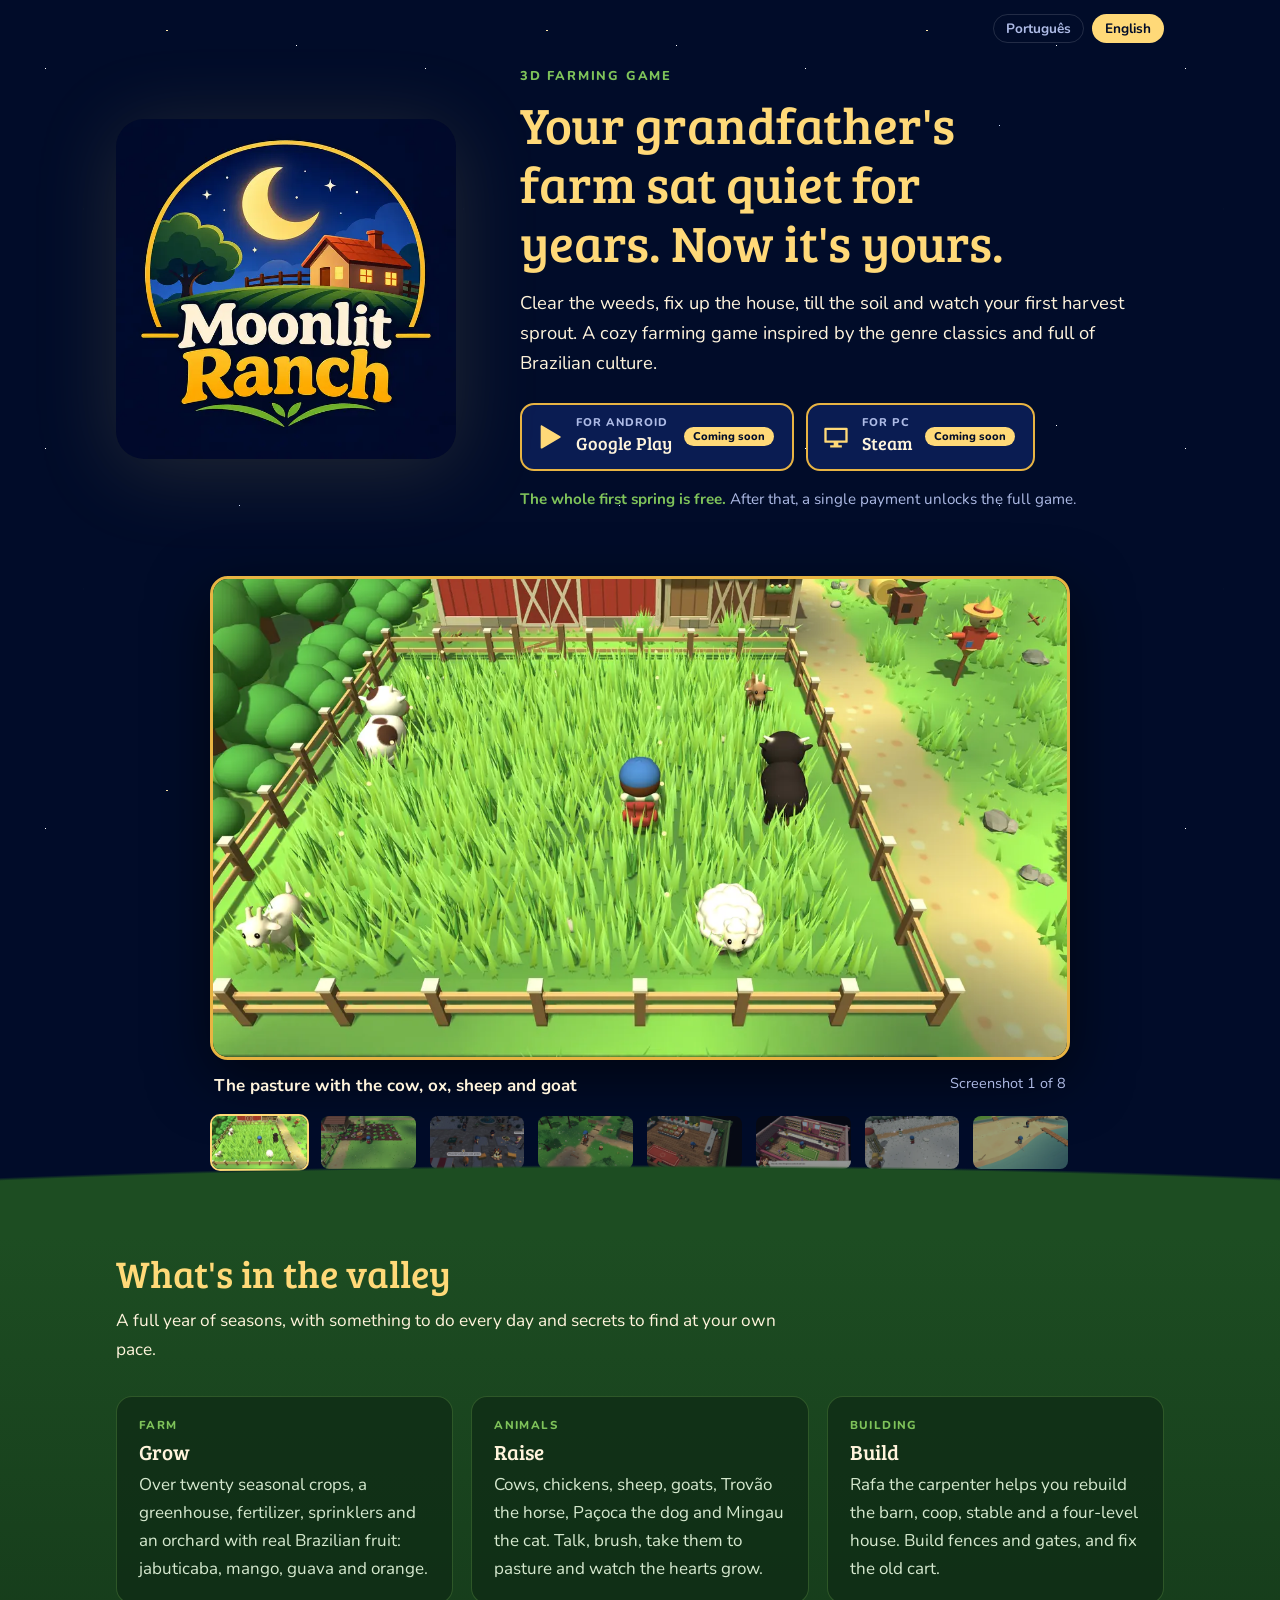
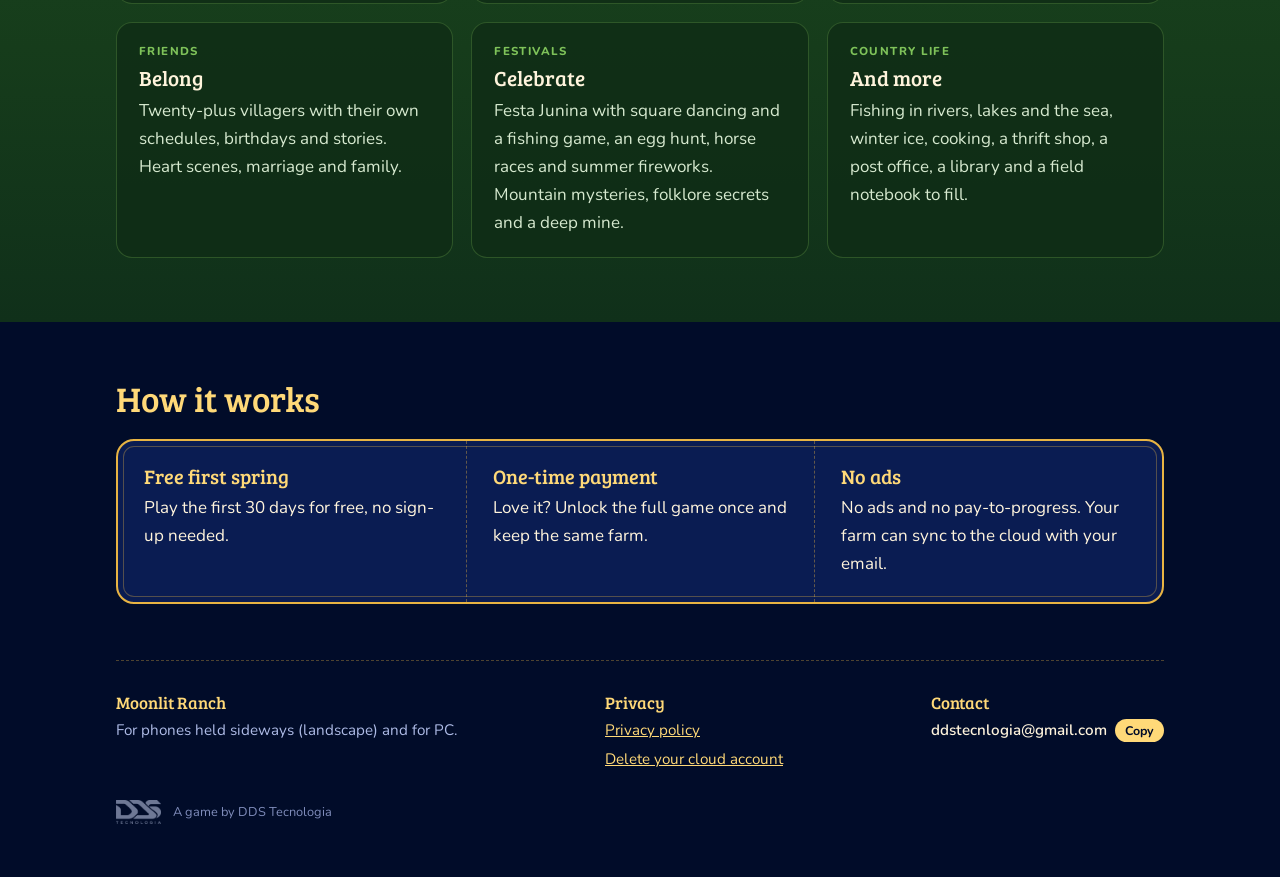
==== commit 5b93e77f: "Tira o CNPJ do rodapé Co-Authored-By: Claude Sonnet 5.5 <noreply@anthropic.com> Claude-Session: http" ====
--- a/en.html
+++ b/en.html
@@ -51,7 +51,7 @@
     <div><h3>Privacy</h3><ul><li><a href="https://denikw24.github.io/recanto-luar-privacidade/">Privacy policy</a></li><li><a href="https://denikw24.github.io/recanto-luar-privacidade/apagar-conta.html">Delete your cloud account</a></li></ul></div>
     <div><h3>Contact</h3><p class="mail" style="margin:0"><code id="mail">ddstecnlogia@gmail.com</code><button type="button" id="copy">Copy</button></p></div>
   </div>
-  <p class="fine co"><img src="img/dds-claro.webp" alt="DDS Tecnologia" width="223" height="120"><span>A game by DDS Tecnologia · CNPJ 69.414.327/0001-06</span></p>
+  <p class="fine co"><img src="img/dds-claro.webp" alt="DDS Tecnologia" width="223" height="120"><span>A game by DDS Tecnologia</span></p>
 </footer>
 </div>
 <script>
